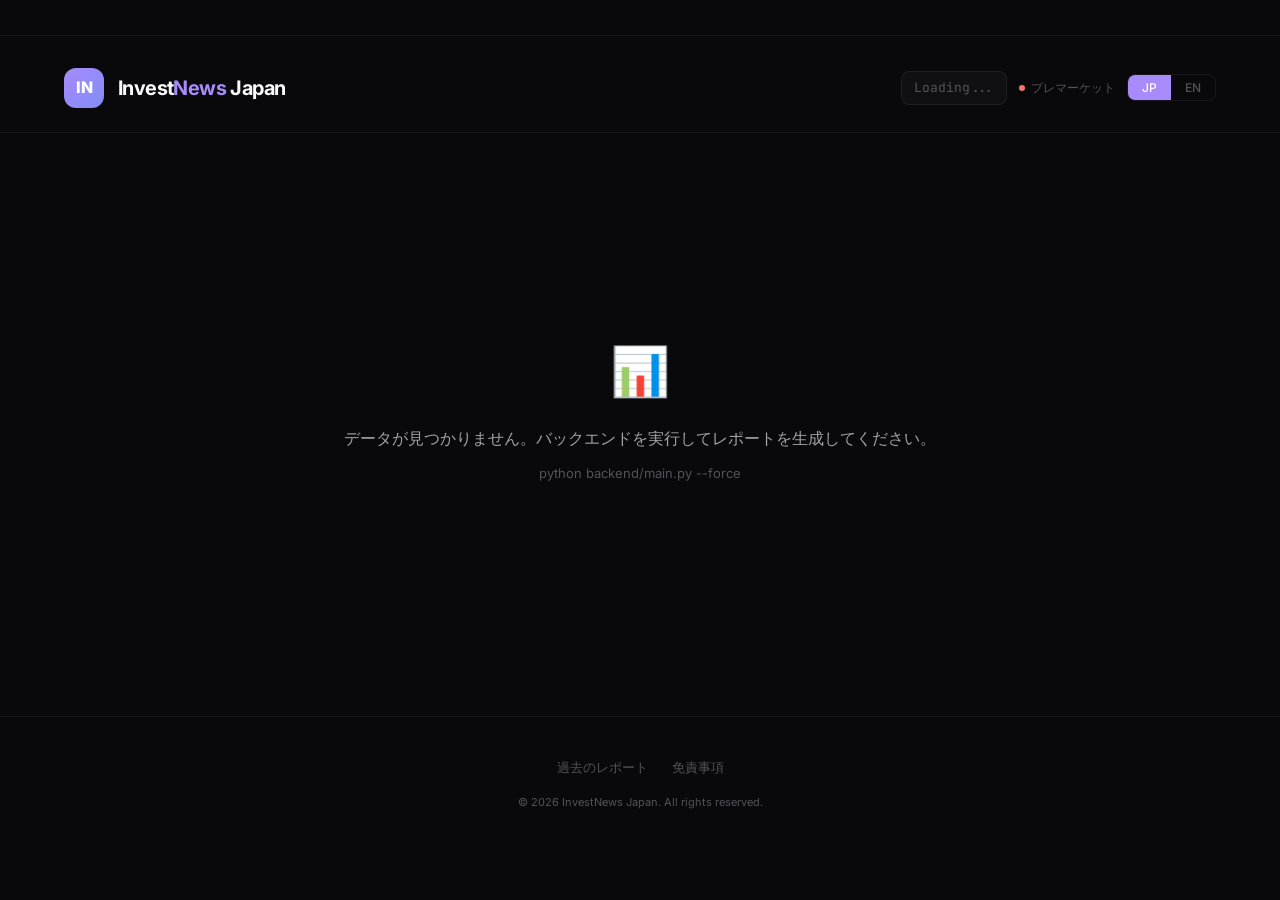
==== docs/index.html @ 6de4e784 "Full project with workflow" ====
<!DOCTYPE html>
<html lang="ja">
<head>
  <meta charset="UTF-8">
  <meta name="viewport" content="width=device-width, initial-scale=1.0">
  <meta name="description" content="InvestNews Japan - 毎朝7時更新。機関投資家レベルのテクニカル・ファンダメンタルズ分析に基づく日本株デイトレード・スイングトレード推奨銘柄情報。">
  <meta name="keywords" content="日本株,デイトレード,スイングトレード,テクニカル分析,株式投資,推奨銘柄">
  <title>InvestNews Japan | 日本株デイトレード・スイング推奨銘柄</title>
  <link rel="stylesheet" href="style.css">
  <link rel="icon" href="data:image/svg+xml,<svg xmlns='http://www.w3.org/2000/svg' viewBox='0 0 100 100'><text y='.9em' font-size='90'>📈</text></svg>">
</head>
<body>
  <!-- Ticker Bar -->
  <div class="ticker-bar" id="tickerBar">
    <div class="ticker-track" id="tickerTrack"></div>
  </div>

  <!-- Header -->
  <header class="site-header">
    <div class="header-inner">
      <div class="logo">
        <div class="logo-icon">IN</div>
        <div>
          <h1>Invest<span>News</span> Japan</h1>
        </div>
      </div>
      <div class="header-meta">
        <div class="report-date" id="reportDate">Loading...</div>
        <div class="market-status" id="marketStatus">
          <span class="status-dot closed"></span>
          <span data-i18n="status_premarket">プレマーケット</span>
        </div>
        <div class="lang-toggle">
          <button class="active" onclick="setLang('ja')">JP</button>
          <button onclick="setLang('en')">EN</button>
        </div>
      </div>
    </div>
  </header>

  <main class="main-content" id="mainContent">
    <!-- Loading State -->
    <div class="loading" id="loadingState">
      <div class="spinner"></div>
      <div class="loading-text" data-i18n="loading">データを読み込み中...</div>
    </div>

    <!-- Content (hidden until loaded) -->
    <div id="reportContent" style="display:none;">

      <!-- 1. Market Summary -->
      <section class="section" id="sectionMarket">
        <div class="section-header">
          <div class="section-icon">📊</div>
          <h2 data-i18n="section_market">マーケットサマリー</h2>
        </div>
        <div class="market-grid" id="marketGrid"></div>
      </section>

      <!-- 2. Macro Outlook -->
      <section class="section" id="sectionMacro">
        <div class="section-header">
          <div class="section-icon">🌐</div>
          <h2 data-i18n="section_macro">グローバルマクロ概況</h2>
        </div>
        <div class="macro-content" id="macroContent"></div>
      </section>

      <!-- 3. Market Forecast -->
      <section class="section" id="sectionForecast">
        <div class="section-header">
          <div class="section-icon">🔮</div>
          <h2 data-i18n="section_forecast">本日の市場見通し</h2>
        </div>
        <div class="macro-content" id="forecastContent"></div>
      </section>

      <!-- 4. Sector Heatmap -->
      <section class="section" id="sectionSector">
        <div class="section-header">
          <div class="section-icon">🏭</div>
          <h2 data-i18n="section_sector">セクター分析</h2>
        </div>
        <div class="heatmap-grid" id="sectorHeatmap"></div>
      </section>

      <!-- Ad Slot 1 -->
      <div class="ad-slot" id="adSlot1">
        <div class="ad-label">SPONSORED</div>
        <div id="adContent1"><!-- Rakuten Affiliate --></div>
      </div>

      <!-- 5. Daytrade Picks -->
      <section class="section" id="sectionDaytrade">
        <div class="section-header">
          <div class="section-icon">⚡</div>
          <h2 data-i18n="section_daytrade">デイトレード推奨銘柄</h2>
        </div>
        <div class="picks-grid" id="daytradeGrid"></div>
      </section>

      <!-- 6. Swing Picks -->
      <section class="section" id="sectionSwing">
        <div class="section-header">
          <div class="section-icon">📈</div>
          <h2 data-i18n="section_swing">スイングトレード推奨銘柄</h2>
        </div>
        <div class="picks-grid" id="swingGrid"></div>
      </section>

      <!-- 7. Methodology -->
      <section class="section" id="sectionMethod">
        <div class="section-header">
          <div class="section-icon">🔬</div>
          <h2 data-i18n="section_method">分析手法</h2>
        </div>
        <div class="method-content" id="methodContent"></div>
      </section>

      <!-- Ad Slot 2 -->
      <div class="ad-slot" id="adSlot2">
        <div class="ad-label">SPONSORED</div>
        <div id="adContent2"><!-- Rakuten Affiliate --></div>
      </div>

      <!-- 8. Disclaimer -->
      <section class="section">
        <div class="disclaimer" id="disclaimerContent"></div>
      </section>
    </div>
  </main>

  <!-- Footer -->
  <footer class="site-footer">
    <div class="footer-inner">
      <div class="footer-links">
        <a href="archive.html" data-i18n="footer_archive">過去のレポート</a>
        <a href="disclaimer.html" data-i18n="footer_disclaimer">免責事項</a>
      </div>
      <div class="footer-copy">&copy; 2026 InvestNews Japan. All rights reserved.</div>
    </div>
  </footer>

  <script src="app.js"></script>
</body>
</html>
---- docs/style.css ----
@import url('https://fonts.googleapis.com/css2?family=Inter:wght@300;400;500;600;700;800;900&family=JetBrains+Mono:wght@400;500;600;700&display=swap');

:root {
  --bg: #09090b;
  --bg-elevated: #18181b;
  --bg-card: rgba(24, 24, 27, 0.6);
  --bg-glass: rgba(255, 255, 255, 0.03);
  --bg-glass-hover: rgba(255, 255, 255, 0.06);
  --border: rgba(255, 255, 255, 0.06);
  --border-hover: rgba(255, 255, 255, 0.12);
  --text: #fafafa;
  --text-secondary: #a1a1aa;
  --text-muted: #52525b;
  --accent: #a78bfa;
  --accent-2: #818cf8;
  --green: #4ade80;
  --green-bg: rgba(74, 222, 128, 0.1);
  --red: #f87171;
  --red-bg: rgba(248, 113, 113, 0.1);
  --blue: #60a5fa;
  --amber: #fbbf24;
  --font: 'Inter', -apple-system, BlinkMacSystemFont, sans-serif;
  --mono: 'JetBrains Mono', monospace;
  --radius: 16px;
  --radius-sm: 12px;
  --radius-xs: 8px;
}

*,
*::before,
*::after {
  box-sizing: border-box;
  margin: 0;
  padding: 0;
}

html {
  scroll-behavior: smooth;
  -webkit-font-smoothing: antialiased;
}

body {
  font-family: var(--font);
  background: var(--bg);
  color: var(--text);
  line-height: 1.6;
  min-height: 100vh;
}

/* ─── TICKER ─── */
.ticker-bar {
  border-bottom: 1px solid var(--border);
  overflow: hidden;
  white-space: nowrap;
  height: 36px;
  display: flex;
  align-items: center;
  position: sticky;
  top: 0;
  z-index: 100;
  background: var(--bg);
  backdrop-filter: blur(12px);
}

.ticker-track {
  display: flex;
  gap: 28px;
  animation: scroll 50s linear infinite;
  padding: 0 16px;
}

.ticker-item {
  font-family: var(--mono);
  font-size: 12px;
  display: flex;
  gap: 6px;
  align-items: center;
  flex-shrink: 0;
  letter-spacing: -0.02em;
}

.ticker-item .label {
  color: var(--text-muted);
  font-weight: 500;
}

.ticker-item .value {
  color: var(--text-secondary);
  font-weight: 600;
}

.ticker-item .change.positive {
  color: var(--green);
}

.ticker-item .change.negative {
  color: var(--red);
}

@keyframes scroll {
  0% {
    transform: translateX(0);
  }

  100% {
    transform: translateX(-50%);
  }
}

/* ─── HEADER ─── */
.site-header {
  padding: 32px 0 24px;
  border-bottom: 1px solid var(--border);
}

.header-inner {
  max-width: 1200px;
  margin: 0 auto;
  padding: 0 24px;
  display: flex;
  justify-content: space-between;
  align-items: center;
  flex-wrap: wrap;
  gap: 16px;
}

.logo {
  display: flex;
  align-items: center;
  gap: 14px;
}

.logo-icon {
  width: 40px;
  height: 40px;
  background: linear-gradient(135deg, var(--accent), var(--accent-2));
  border-radius: 12px;
  display: flex;
  align-items: center;
  justify-content: center;
  font-size: 16px;
  font-weight: 800;
  color: #fff;
}

.logo h1 {
  font-size: 20px;
  font-weight: 700;
  letter-spacing: -0.03em;
}

.logo h1 span {
  color: var(--accent);
}

.header-meta {
  display: flex;
  align-items: center;
  gap: 12px;
  flex-wrap: wrap;
}

.report-date {
  font-family: var(--mono);
  font-size: 13px;
  color: var(--text-muted);
  background: var(--bg-glass);
  padding: 6px 12px;
  border-radius: var(--radius-xs);
  border: 1px solid var(--border);
}

.lang-toggle {
  display: flex;
  border-radius: var(--radius-xs);
  overflow: hidden;
  border: 1px solid var(--border);
}

.lang-toggle button {
  background: transparent;
  color: var(--text-muted);
  border: none;
  padding: 5px 14px;
  font-size: 12px;
  cursor: pointer;
  font-family: var(--font);
  font-weight: 500;
  transition: all 0.2s;
}

.lang-toggle button.active {
  background: var(--accent);
  color: #fff;
}

.market-status {
  display: flex;
  align-items: center;
  gap: 6px;
  font-size: 12px;
  color: var(--text-muted);
}

.status-dot {
  width: 6px;
  height: 6px;
  border-radius: 50%;
}

.status-dot.open {
  background: var(--green);
  box-shadow: 0 0 8px var(--green);
}

.status-dot.closed {
  background: var(--red);
}

/* ─── LAYOUT ─── */
.main-content {
  max-width: 1200px;
  margin: 0 auto;
  padding: 40px 24px;
}

.section {
  margin-bottom: 48px;
}

.section-header {
  display: flex;
  align-items: center;
  gap: 10px;
  margin-bottom: 20px;
}

.section-icon {
  font-size: 20px;
  line-height: 1;
}

.section-header h2 {
  font-size: 18px;
  font-weight: 700;
  letter-spacing: -0.02em;
}

/* ─── BENTO MARKET GRID ─── */
.market-grid {
  display: grid;
  grid-template-columns: repeat(4, 1fr);
  gap: 12px;
}

.market-card {
  background: var(--bg-glass);
  border: 1px solid var(--border);
  border-radius: var(--radius);
  padding: 20px;
  transition: all 0.25s ease;
  position: relative;
}

.market-card:hover {
  background: var(--bg-glass-hover);
  border-color: var(--border-hover);
}

.market-card .card-label {
  font-size: 11px;
  color: var(--text-muted);
  font-weight: 500;
  text-transform: uppercase;
  letter-spacing: 0.05em;
  margin-bottom: 10px;
}

.market-card .card-value {
  font-family: var(--mono);
  font-size: 24px;
  font-weight: 700;
  letter-spacing: -0.03em;
  color: var(--text);
}

.market-card .card-change {
  font-family: var(--mono);
  font-size: 13px;
  margin-top: 6px;
  font-weight: 500;
}

.positive-text {
  color: var(--green) !important;
}

.negative-text {
  color: var(--red) !important;
}

/* ─── MACRO CARD ─── */
.macro-content {
  background: var(--bg-glass);
  border: 1px solid var(--border);
  border-radius: var(--radius);
  padding: 28px;
}

.macro-content p {
  color: var(--text-secondary);
  font-size: 14px;
  line-height: 1.7;
}

.factor-list {
  list-style: none;
  margin-top: 20px;
}

.factor-item {
  padding: 14px 0;
  border-top: 1px solid var(--border);
  display: flex;
  gap: 12px;
  align-items: flex-start;
  font-size: 14px;
  color: var(--text-secondary);
}

.factor-badge {
  font-size: 10px;
  padding: 3px 10px;
  border-radius: 100px;
  font-weight: 600;
  letter-spacing: 0.03em;
  flex-shrink: 0;
}

.factor-badge.positive {
  background: var(--green-bg);
  color: var(--green);
}

.factor-badge.negative {
  background: var(--red-bg);
  color: var(--red);
}

.factor-badge.neutral {
  background: rgba(96, 165, 250, 0.1);
  color: var(--blue);
}

.factor-badge.mixed {
  background: rgba(251, 191, 36, 0.1);
  color: var(--amber);
}

/* ─── RISK METER ─── */
.risk-meter {
  display: flex;
  align-items: center;
  gap: 12px;
  margin: 16px 0;
}

.risk-bar {
  flex: 1;
  height: 4px;
  background: var(--bg-elevated);
  border-radius: 2px;
  overflow: hidden;
}

.risk-fill {
  height: 100%;
  border-radius: 2px;
  transition: width 1s cubic-bezier(.4, 0, .2, 1);
}

.risk-fill.low {
  width: 25%;
  background: var(--green);
}

.risk-fill.moderate {
  width: 50%;
  background: var(--amber);
}

.risk-fill.elevated {
  width: 75%;
  background: var(--amber);
}

.risk-fill.high {
  width: 100%;
  background: var(--red);
}

.risk-label {
  font-size: 12px;
  font-weight: 600;
  font-family: var(--mono);
  min-width: 80px;
  text-align: right;
}

/* ─── SECTOR HEATMAP ─── */
.heatmap-grid {
  display: grid;
  grid-template-columns: repeat(auto-fill, minmax(120px, 1fr));
  gap: 6px;
}

.heatmap-cell {
  padding: 14px 10px;
  border-radius: var(--radius-sm);
  text-align: center;
  transition: transform 0.15s ease;
  cursor: default;
}

.heatmap-cell:hover {
  transform: scale(1.04);
}

.heatmap-cell .sector-name {
  font-size: 11px;
  font-weight: 500;
  color: rgba(255, 255, 255, 0.8);
  margin-bottom: 4px;
}

.heatmap-cell .sector-change {
  font-family: var(--mono);
  font-size: 15px;
  font-weight: 700;
}

/* ─── STOCK PICKS ─── */
.picks-grid {
  display: grid;
  grid-template-columns: repeat(auto-fill, minmax(360px, 1fr));
  gap: 16px;
}

.pick-card {
  background: var(--bg-glass);
  border: 1px solid var(--border);
  border-radius: var(--radius);
  overflow: hidden;
  transition: all 0.3s ease;
}

.pick-card:hover {
  border-color: var(--accent);
  box-shadow: 0 0 40px rgba(167, 139, 250, 0.08);
}

.pick-header {
  padding: 20px 24px;
  display: flex;
  justify-content: space-between;
  align-items: center;
  border-bottom: 1px solid var(--border);
}

.pick-stock-info h3 {
  font-size: 16px;
  font-weight: 700;
  letter-spacing: -0.02em;
}

.pick-stock-info h3 .stock-code {
  color: var(--accent);
  font-family: var(--mono);
  font-weight: 600;
}

.pick-sector {
  font-size: 12px;
  color: var(--text-muted);
  margin-top: 2px;
}

.pick-score {
  background: linear-gradient(135deg, var(--accent), var(--accent-2));
  color: #fff;
  width: 44px;
  height: 44px;
  border-radius: 12px;
  display: flex;
  align-items: center;
  justify-content: center;
  font-family: var(--mono);
  font-size: 16px;
  font-weight: 800;
}

.pick-body {
  padding: 20px 24px;
}

.price-levels {
  display: grid;
  grid-template-columns: repeat(3, 1fr);
  gap: 10px;
  margin-bottom: 16px;
}

.price-level {
  text-align: center;
  padding: 12px 8px;
  border-radius: var(--radius-sm);
  background: var(--bg-elevated);
}

.price-level .level-label {
  font-size: 10px;
  color: var(--text-muted);
  text-transform: uppercase;
  letter-spacing: 0.06em;
  font-weight: 500;
}

.price-level .level-value {
  font-family: var(--mono);
  font-size: 15px;
  font-weight: 700;
  margin-top: 4px;
}

.price-level.entry .level-value {
  color: var(--blue);
}

.price-level.target .level-value {
  color: var(--green);
}

.price-level.stop .level-value {
  color: var(--red);
}

.rr-badge {
  display: inline-flex;
  align-items: center;
  gap: 4px;
  font-family: var(--mono);
  font-size: 12px;
  padding: 4px 10px;
  border-radius: 100px;
  margin-bottom: 14px;
  font-weight: 600;
}

.rr-badge.good {
  background: var(--green-bg);
  color: var(--green);
}

.rr-badge.moderate {
  background: rgba(251, 191, 36, 0.1);
  color: var(--amber);
}

.rr-badge.poor {
  background: var(--red-bg);
  color: var(--red);
}

.rationale {
  font-size: 13px;
  color: var(--text-secondary);
  line-height: 1.8;
}

.rationale strong {
  color: var(--text);
  font-weight: 600;
}

.rationale p {
  margin-bottom: 6px;
}

.fundamentals-row {
  display: flex;
  gap: 20px;
  flex-wrap: wrap;
  margin-top: 14px;
  padding-top: 14px;
  border-top: 1px solid var(--border);
}

.fund-item {
  font-family: var(--mono);
  font-size: 12px;
}

.fund-item .fund-label {
  color: var(--text-muted);
  font-size: 10px;
  text-transform: uppercase;
  letter-spacing: 0.04em;
}

.fund-item .fund-value {
  color: var(--accent);
  font-weight: 700;
}

/* ─── METHOD ─── */
.method-content {
  background: var(--bg-glass);
  border: 1px solid var(--border);
  border-radius: var(--radius);
  padding: 28px;
}

.method-list {
  display: flex;
  flex-wrap: wrap;
  gap: 6px;
  margin-top: 12px;
}

.method-tag {
  font-family: var(--mono);
  font-size: 11px;
  padding: 4px 12px;
  background: var(--bg-elevated);
  border: 1px solid var(--border);
  border-radius: 100px;
  color: var(--text-secondary);
  font-weight: 500;
}

/* ─── AD ─── */
.ad-slot {
  background: var(--bg-glass);
  border: 1px solid var(--border);
  border-radius: var(--radius);
  padding: 24px;
  text-align: center;
  margin: 40px 0;
}

.ad-slot .ad-label {
  font-size: 9px;
  color: var(--text-muted);
  text-transform: uppercase;
  letter-spacing: 0.1em;
  margin-bottom: 8px;
}

/* ─── DISCLAIMER ─── */
.disclaimer {
  background: var(--bg-glass);
  border: 1px solid rgba(248, 113, 113, 0.15);
  border-radius: var(--radius);
  padding: 24px;
  font-size: 12px;
  color: var(--text-muted);
  line-height: 1.8;
}

.disclaimer h3 {
  color: var(--red);
  font-size: 13px;
  font-weight: 600;
  margin-bottom: 8px;
}

/* ─── FOOTER ─── */
.site-footer {
  border-top: 1px solid var(--border);
  padding: 40px 24px;
  text-align: center;
  margin-top: 32px;
}

.footer-inner {
  max-width: 1200px;
  margin: 0 auto;
}

.footer-links {
  display: flex;
  justify-content: center;
  gap: 24px;
  margin-bottom: 16px;
}

.footer-links a {
  color: var(--text-muted);
  text-decoration: none;
  font-size: 13px;
  transition: color 0.2s;
}

.footer-links a:hover {
  color: var(--accent);
}

.footer-copy {
  font-size: 11px;
  color: var(--text-muted);
}

/* ─── LOADING ─── */
.loading {
  display: flex;
  flex-direction: column;
  align-items: center;
  justify-content: center;
  padding: 100px 0;
  gap: 20px;
}

.spinner {
  width: 32px;
  height: 32px;
  border: 2px solid var(--border);
  border-top-color: var(--accent);
  border-radius: 50%;
  animation: spin 0.7s linear infinite;
}

@keyframes spin {
  to {
    transform: rotate(360deg);
  }
}

.loading-text {
  color: var(--text-muted);
  font-size: 13px;
}

/* ─── RESPONSIVE ─── */
@media (max-width: 900px) {
  .market-grid {
    grid-template-columns: repeat(3, 1fr);
  }
}

@media (max-width: 768px) {
  .header-inner {
    flex-direction: column;
    align-items: flex-start;
  }

  .market-grid {
    grid-template-columns: repeat(2, 1fr);
  }

  .picks-grid {
    grid-template-columns: 1fr;
  }

  .main-content {
    padding: 24px 16px;
  }

  .section {
    margin-bottom: 32px;
  }
}

@media (max-width: 480px) {
  .market-card .card-value {
    font-size: 18px;
  }

  .heatmap-grid {
    grid-template-columns: repeat(3, 1fr);
  }
}
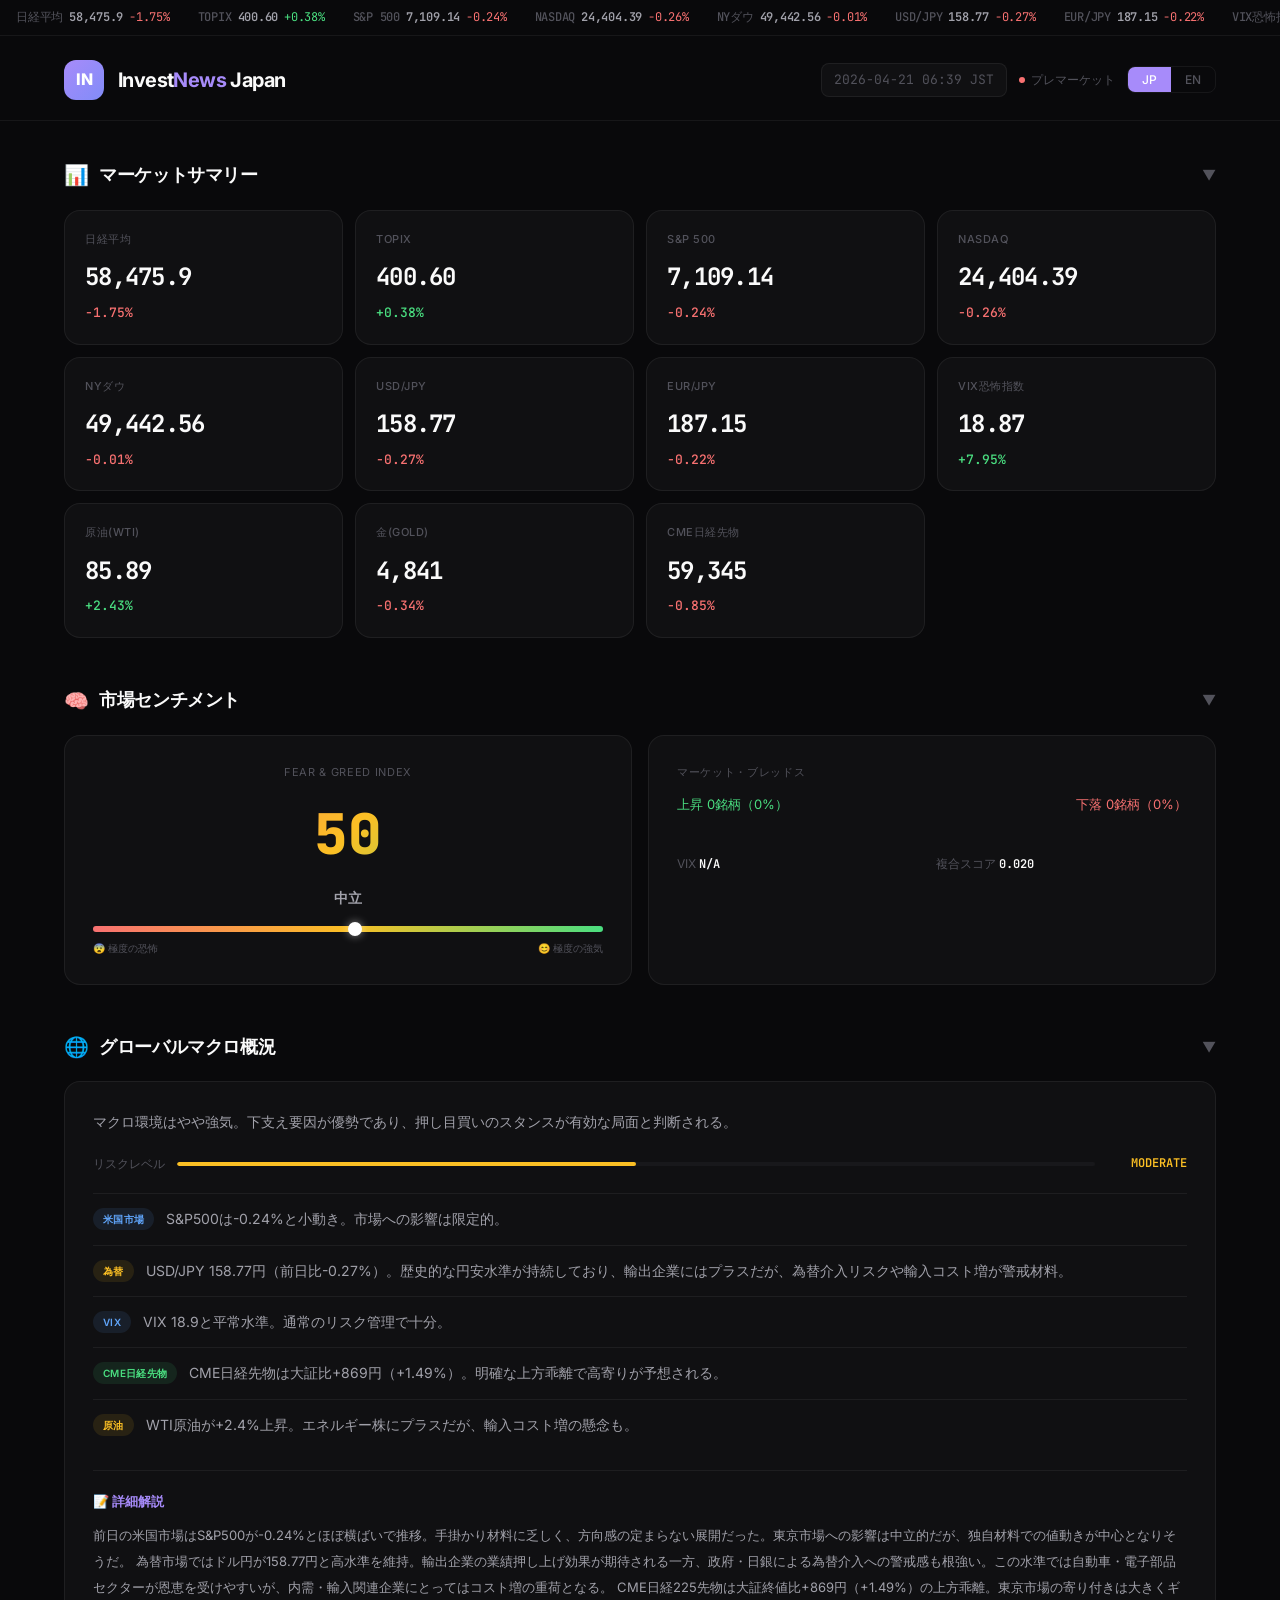
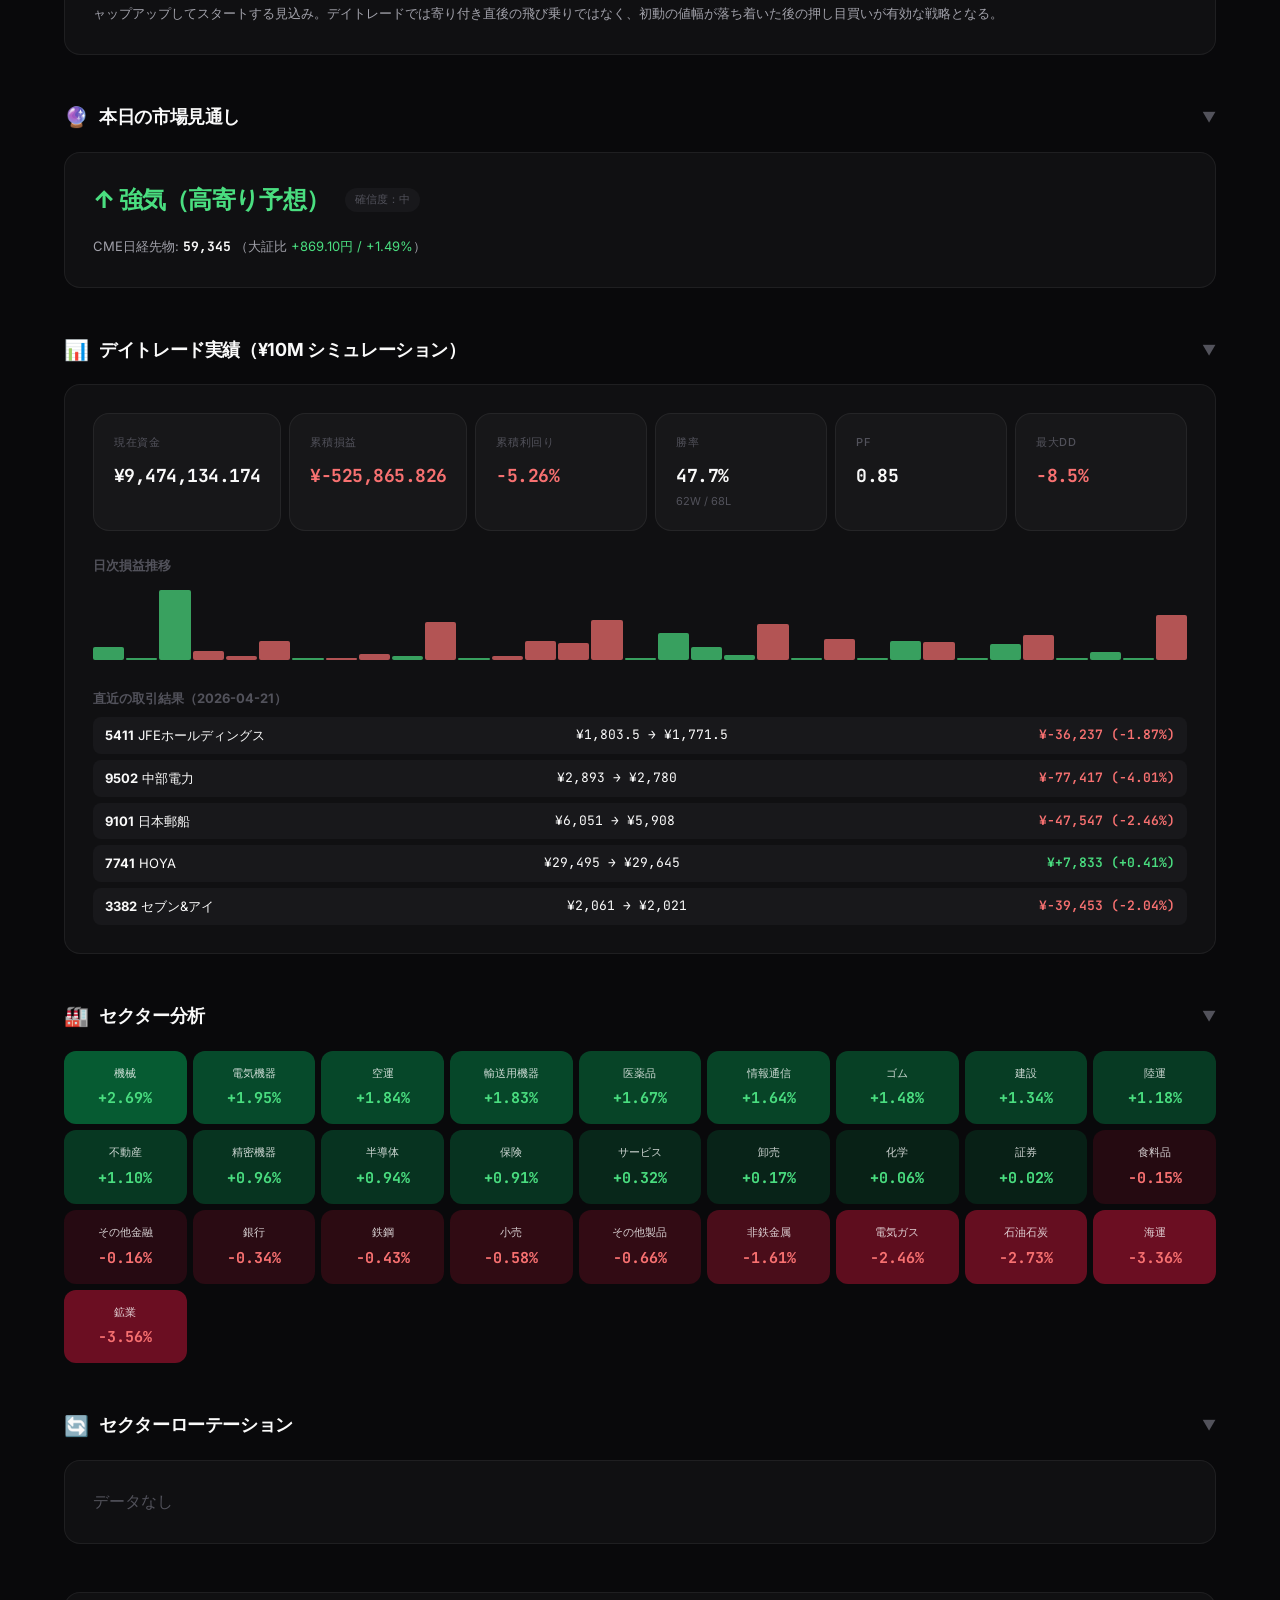
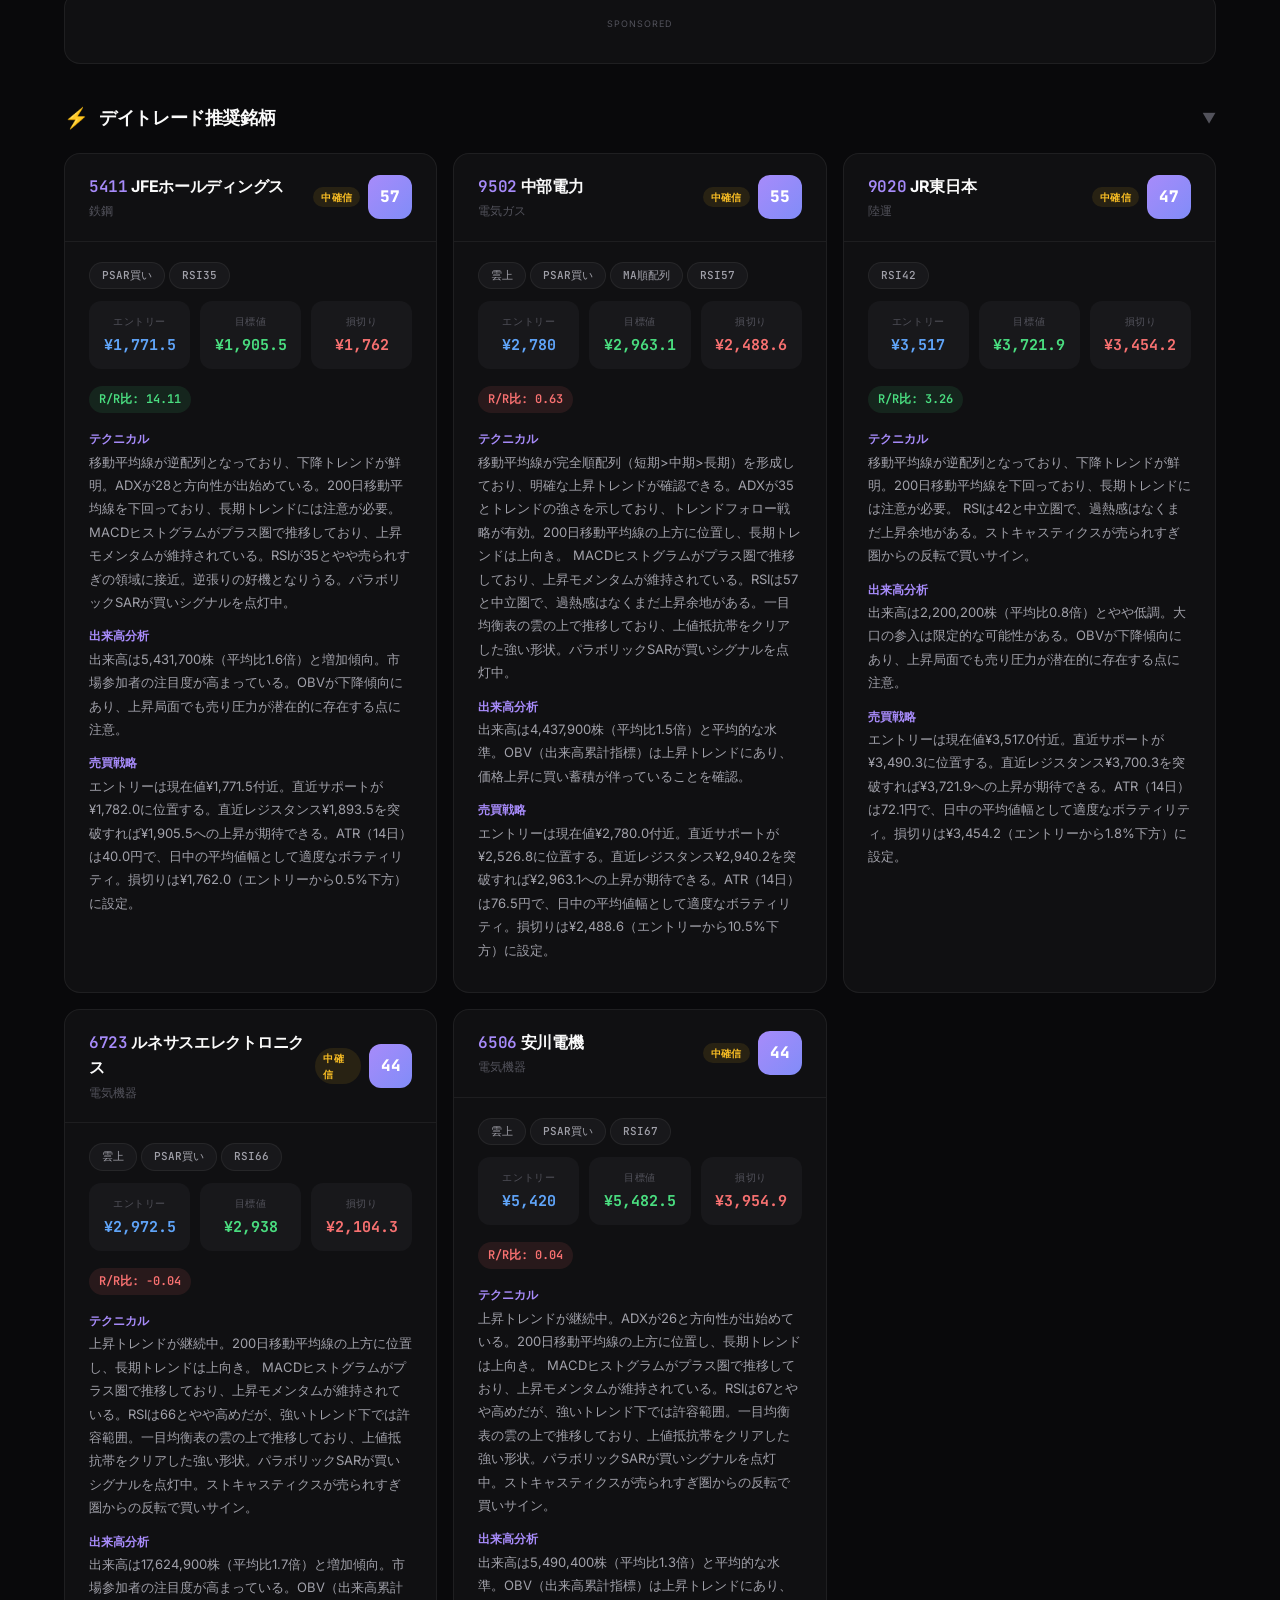
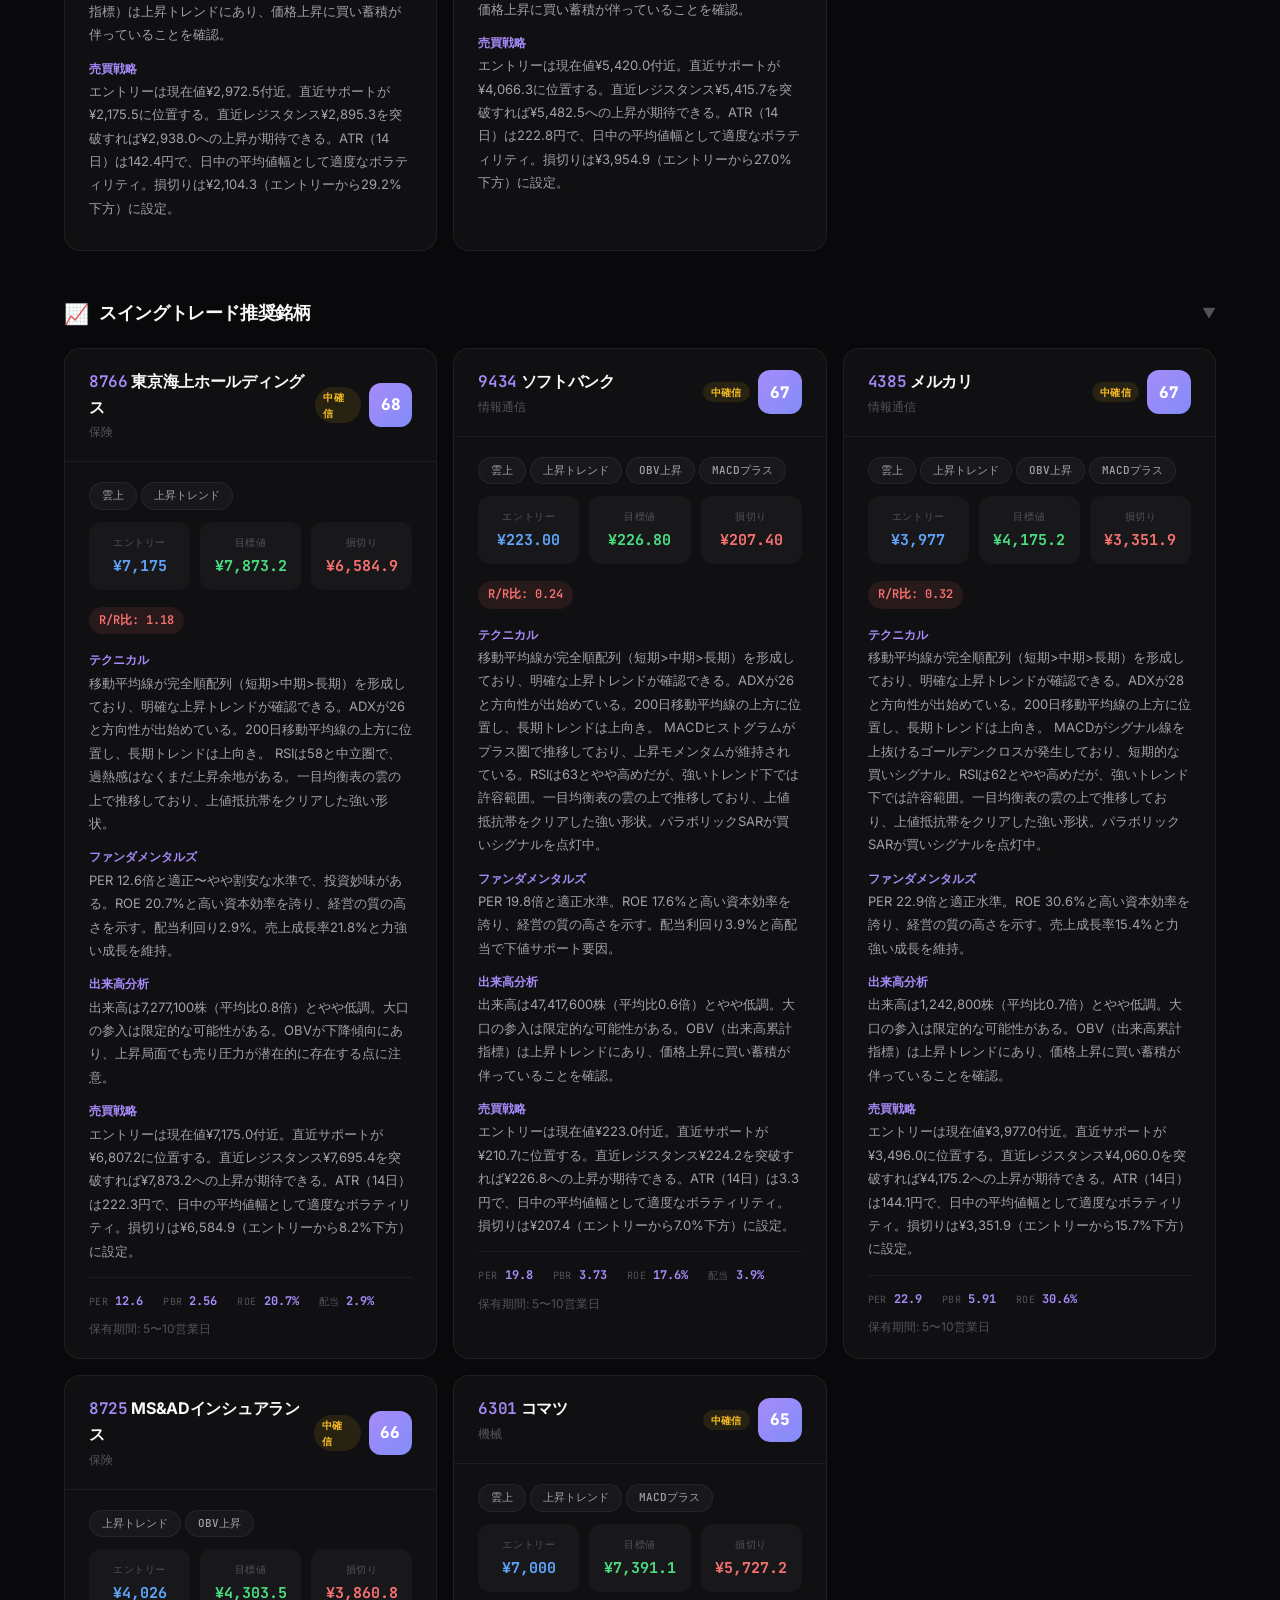
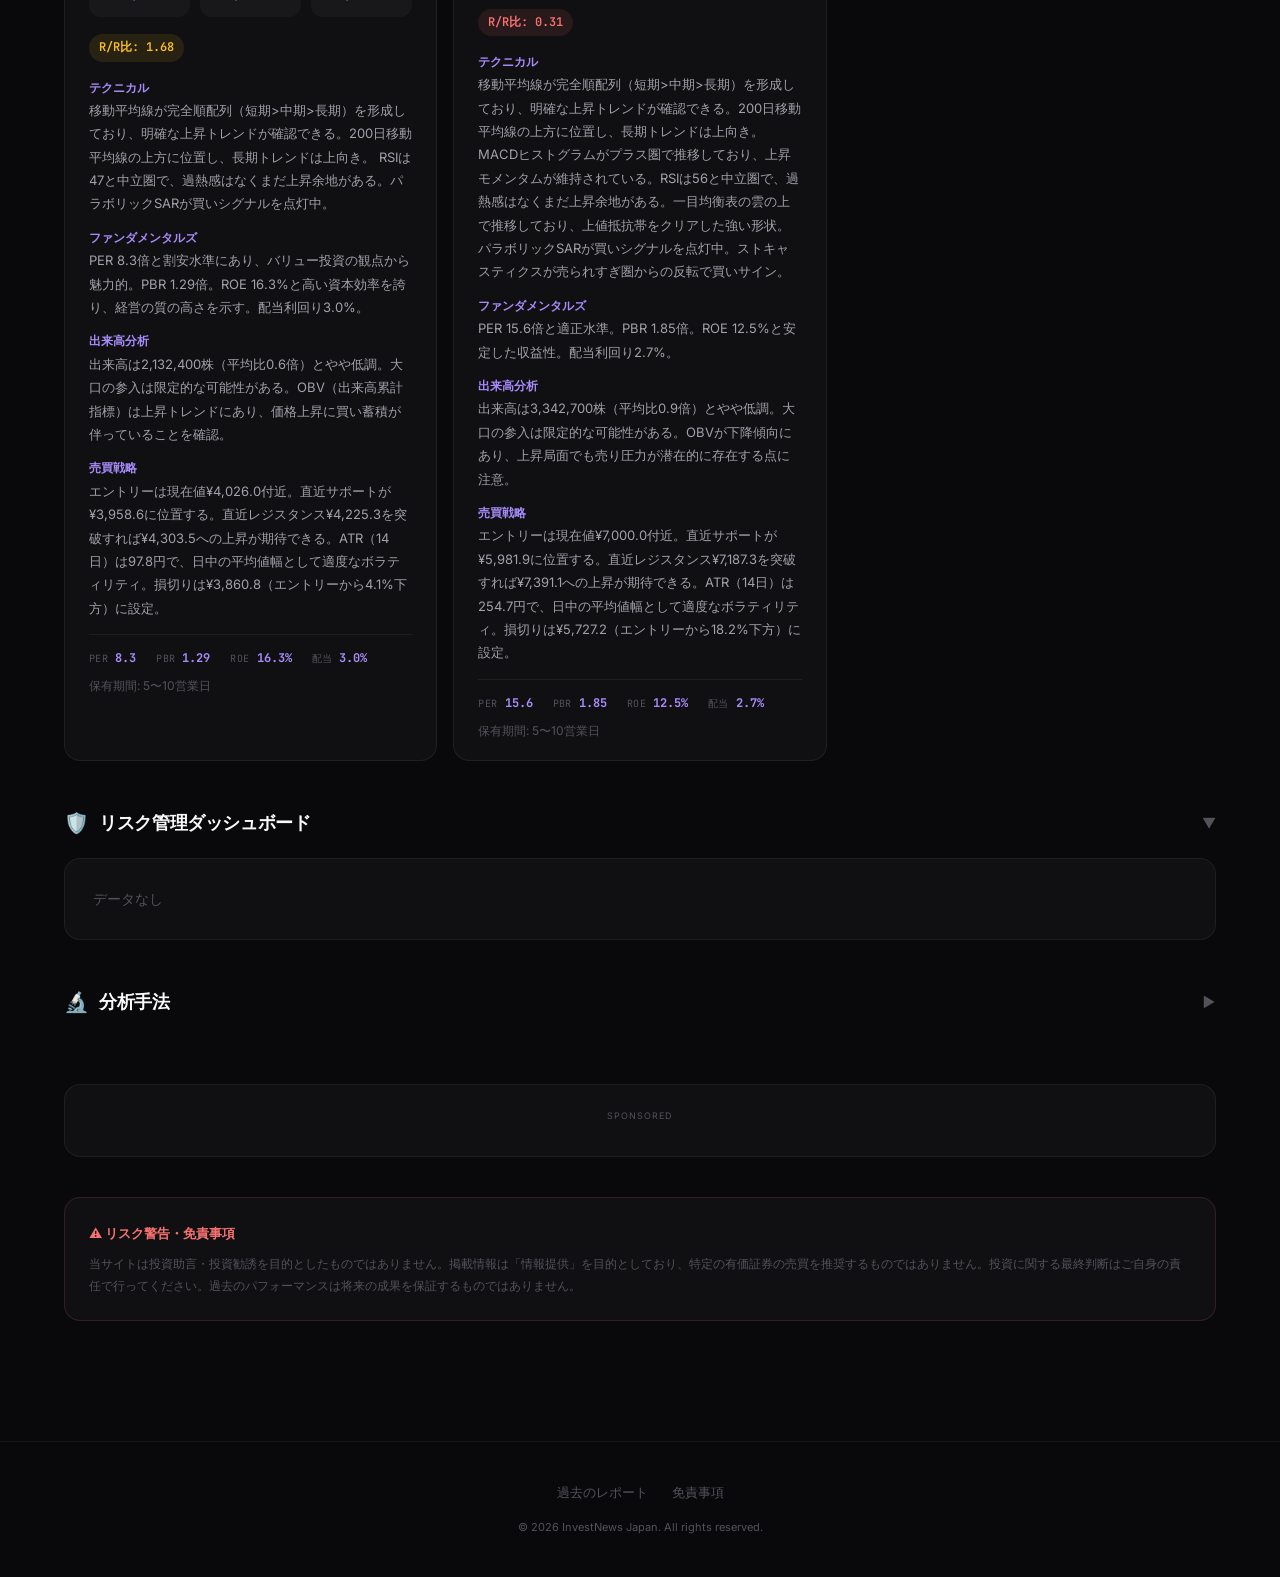
==== commit 2281b36a: "🚀 大改修: スマホ完全対応 + プロ級分析エンジン構築 [Backend] - 10+新テクニカル指標 (BB, VWAP, Fib, Keltner, MFI, キャンドルパターン, ダイバージェ" ====
--- a/docs/index.html
+++ b/docs/index.html
@@ -1,19 +1,41 @@
 <!DOCTYPE html>
 <html lang="ja">
+
 <head>
   <meta charset="UTF-8">
-  <meta name="viewport" content="width=device-width, initial-scale=1.0">
+  <meta name="viewport" content="width=device-width, initial-scale=1.0, viewport-fit=cover">
   <meta name="description" content="InvestNews Japan - 毎朝7時更新。機関投資家レベルのテクニカル・ファンダメンタルズ分析に基づく日本株デイトレード・スイングトレード推奨銘柄情報。">
   <meta name="keywords" content="日本株,デイトレード,スイングトレード,テクニカル分析,株式投資,推奨銘柄">
   <title>InvestNews Japan | 日本株デイトレード・スイング推奨銘柄</title>
   <link rel="stylesheet" href="style.css">
-  <link rel="icon" href="data:image/svg+xml,<svg xmlns='http://www.w3.org/2000/svg' viewBox='0 0 100 100'><text y='.9em' font-size='90'>📈</text></svg>">
+  <link rel="icon"
+    href="data:image/svg+xml,<svg xmlns='http://www.w3.org/2000/svg' viewBox='0 0 100 100'><text y='.9em' font-size='90'>📈</text></svg>">
+  <meta name="google-site-verification" content="usiyev1Tl8IkzSyeCunyQ0U3LcxUT0opfdeojCezvpk" />
+  <meta name="theme-color" content="#09090b">
+  <meta name="apple-mobile-web-app-capable" content="yes">
+  <meta name="apple-mobile-web-app-status-bar-style" content="black-translucent">
 </head>
+
 <body>
   <!-- Ticker Bar -->
   <div class="ticker-bar" id="tickerBar">
     <div class="ticker-track" id="tickerTrack"></div>
   </div>
+
+  <!-- Mobile Navigation Overlay -->
+  <nav class="mobile-nav" id="mobileNav">
+    <button class="nav-close" onclick="closeMobileNav()">✕</button>
+    <a href="#sectionMarket" onclick="closeMobileNav()">📊 マーケット</a>
+    <a href="#sectionSentiment" onclick="closeMobileNav()">🧠 センチメント</a>
+    <a href="#sectionMacro" onclick="closeMobileNav()">🌐 マクロ</a>
+    <a href="#sectionForecast" onclick="closeMobileNav()">🔮 市場見通し</a>
+    <a href="#sectionSector" onclick="closeMobileNav()">🏭 セクター</a>
+    <a href="#sectionRotation" onclick="closeMobileNav()">🔄 ローテーション</a>
+    <a href="#sectionDaytrade" onclick="closeMobileNav()">⚡ デイトレード</a>
+    <a href="#sectionSwing" onclick="closeMobileNav()">📈 スイング</a>
+    <a href="#sectionRisk" onclick="closeMobileNav()">🛡️ リスク管理</a>
+    <a href="#sectionPerformance" onclick="closeMobileNav()">📊 実績</a>
+  </nav>
 
   <!-- Header -->
   <header class="site-header">
@@ -34,6 +56,7 @@
           <button class="active" onclick="setLang('ja')">JP</button>
           <button onclick="setLang('en')">EN</button>
         </div>
+        <button class="menu-btn" onclick="openMobileNav()" aria-label="メニュー">☰</button>
       </div>
     </div>
   </header>
@@ -50,85 +73,175 @@
 
       <!-- 1. Market Summary -->
       <section class="section" id="sectionMarket">
-        <div class="section-header">
+        <div class="section-header" onclick="toggleSection('sectionMarket')">
           <div class="section-icon">📊</div>
           <h2 data-i18n="section_market">マーケットサマリー</h2>
-        </div>
-        <div class="market-grid" id="marketGrid"></div>
-      </section>
-
-      <!-- 2. Macro Outlook -->
+          <span class="section-toggle">▼</span>
+        </div>
+        <div class="section-body" id="sectionMarketBody">
+          <div class="market-grid" id="marketGrid"></div>
+        </div>
+      </section>
+
+      <!-- 2. Sentiment Dashboard (NEW) -->
+      <section class="section" id="sectionSentiment">
+        <div class="section-header" onclick="toggleSection('sectionSentiment')">
+          <div class="section-icon">🧠</div>
+          <h2 data-i18n="section_sentiment">市場センチメント</h2>
+          <span class="section-toggle">▼</span>
+        </div>
+        <div class="section-body" id="sectionSentimentBody">
+          <div class="sentiment-grid" id="sentimentGrid"></div>
+        </div>
+      </section>
+
+      <!-- 3. Macro Outlook -->
       <section class="section" id="sectionMacro">
-        <div class="section-header">
+        <div class="section-header" onclick="toggleSection('sectionMacro')">
           <div class="section-icon">🌐</div>
           <h2 data-i18n="section_macro">グローバルマクロ概況</h2>
-        </div>
-        <div class="macro-content" id="macroContent"></div>
-      </section>
-
-      <!-- 3. Market Forecast -->
+          <span class="section-toggle">▼</span>
+        </div>
+        <div class="section-body" id="sectionMacroBody">
+          <div class="macro-content" id="macroContent"></div>
+        </div>
+      </section>
+
+      <!-- 4. Market Forecast -->
       <section class="section" id="sectionForecast">
-        <div class="section-header">
+        <div class="section-header" onclick="toggleSection('sectionForecast')">
           <div class="section-icon">🔮</div>
           <h2 data-i18n="section_forecast">本日の市場見通し</h2>
-        </div>
-        <div class="macro-content" id="forecastContent"></div>
-      </section>
-
-      <!-- 4. Sector Heatmap -->
+          <span class="section-toggle">▼</span>
+        </div>
+        <div class="section-body" id="sectionForecastBody">
+          <div class="macro-content" id="forecastContent"></div>
+        </div>
+      </section>
+
+      <!-- 5. Performance Tracking -->
+      <section class="section" id="sectionPerformance" style="display:none;">
+        <div class="section-header" onclick="toggleSection('sectionPerformance')">
+          <div class="section-icon">📊</div>
+          <h2 data-i18n="section_performance">デイトレード実績（¥10M シミュレーション）</h2>
+          <span class="section-toggle">▼</span>
+        </div>
+        <div class="section-body" id="sectionPerformanceBody">
+          <div class="macro-content" id="performanceContent"></div>
+        </div>
+      </section>
+
+      <!-- 6. Sector Heatmap -->
       <section class="section" id="sectionSector">
-        <div class="section-header">
+        <div class="section-header" onclick="toggleSection('sectionSector')">
           <div class="section-icon">🏭</div>
           <h2 data-i18n="section_sector">セクター分析</h2>
-        </div>
-        <div class="heatmap-grid" id="sectorHeatmap"></div>
+          <span class="section-toggle">▼</span>
+        </div>
+        <div class="section-body" id="sectionSectorBody">
+          <div class="heatmap-grid" id="sectorHeatmap"></div>
+        </div>
+      </section>
+
+      <!-- 7. Sector Rotation (NEW) -->
+      <section class="section" id="sectionRotation">
+        <div class="section-header" onclick="toggleSection('sectionRotation')">
+          <div class="section-icon">🔄</div>
+          <h2 data-i18n="section_rotation">セクターローテーション</h2>
+          <span class="section-toggle">▼</span>
+        </div>
+        <div class="section-body" id="sectionRotationBody">
+          <div class="rotation-content" id="rotationContent"></div>
+        </div>
       </section>
 
       <!-- Ad Slot 1 -->
       <div class="ad-slot" id="adSlot1">
         <div class="ad-label">SPONSORED</div>
-        <div id="adContent1"><!-- Rakuten Affiliate --></div>
-      </div>
-
-      <!-- 5. Daytrade Picks -->
+        <div id="adContent1">
+          <script
+            type="text/javascript">rakuten_design = "slide"; rakuten_affiliateId = "51890dab.b82f6cbc.51890dac.6a102d06"; rakuten_items = "ctsmatch"; rakuten_genreId = "0"; rakuten_size = "468x160"; rakuten_target = "_blank"; rakuten_theme = "gray"; rakuten_border = "off"; rakuten_auto_mode = "on"; rakuten_genre_title = "off"; rakuten_recommend = "on"; rakuten_ts = "1772883543616";</script>
+          <script type="text/javascript"
+            src="https://xml.affiliate.rakuten.co.jp/widget/js/rakuten_widget.js?20230106"></script>
+        </div>
+      </div>
+
+      <!-- 8. Daytrade Picks -->
       <section class="section" id="sectionDaytrade">
-        <div class="section-header">
+        <div class="section-header" onclick="toggleSection('sectionDaytrade')">
           <div class="section-icon">⚡</div>
           <h2 data-i18n="section_daytrade">デイトレード推奨銘柄</h2>
-        </div>
-        <div class="picks-grid" id="daytradeGrid"></div>
-      </section>
-
-      <!-- 6. Swing Picks -->
+          <span class="section-toggle">▼</span>
+        </div>
+        <div class="section-body" id="sectionDaytradeBody">
+          <div class="picks-grid" id="daytradeGrid"></div>
+        </div>
+      </section>
+
+      <!-- 9. Swing Picks -->
       <section class="section" id="sectionSwing">
-        <div class="section-header">
+        <div class="section-header" onclick="toggleSection('sectionSwing')">
           <div class="section-icon">📈</div>
           <h2 data-i18n="section_swing">スイングトレード推奨銘柄</h2>
-        </div>
-        <div class="picks-grid" id="swingGrid"></div>
-      </section>
-
-      <!-- 7. Methodology -->
+          <span class="section-toggle">▼</span>
+        </div>
+        <div class="section-body" id="sectionSwingBody">
+          <div class="picks-grid" id="swingGrid"></div>
+        </div>
+      </section>
+
+      <!-- 10. Risk Dashboard (NEW) -->
+      <section class="section" id="sectionRisk">
+        <div class="section-header" onclick="toggleSection('sectionRisk')">
+          <div class="section-icon">🛡️</div>
+          <h2 data-i18n="section_risk">リスク管理ダッシュボード</h2>
+          <span class="section-toggle">▼</span>
+        </div>
+        <div class="section-body" id="sectionRiskBody">
+          <div class="macro-content" id="riskContent"></div>
+        </div>
+      </section>
+
+      <!-- 11. Methodology -->
       <section class="section" id="sectionMethod">
-        <div class="section-header">
+        <div class="section-header" onclick="toggleSection('sectionMethod')">
           <div class="section-icon">🔬</div>
           <h2 data-i18n="section_method">分析手法</h2>
-        </div>
-        <div class="method-content" id="methodContent"></div>
+          <span class="section-toggle collapsed">▼</span>
+        </div>
+        <div class="section-body collapsed" id="sectionMethodBody">
+          <div class="method-content" id="methodContent"></div>
+        </div>
       </section>
 
       <!-- Ad Slot 2 -->
       <div class="ad-slot" id="adSlot2">
         <div class="ad-label">SPONSORED</div>
-        <div id="adContent2"><!-- Rakuten Affiliate --></div>
-      </div>
-
-      <!-- 8. Disclaimer -->
+        <div id="adContent2">
+          <script
+            type="text/javascript">rakuten_design = "slide"; rakuten_affiliateId = "51890dab.b82f6cbc.51890dac.6a102d06"; rakuten_items = "ctsmatch"; rakuten_genreId = "0"; rakuten_size = "468x160"; rakuten_target = "_blank"; rakuten_theme = "gray"; rakuten_border = "off"; rakuten_auto_mode = "on"; rakuten_genre_title = "off"; rakuten_recommend = "on"; rakuten_ts = "1772883543616";</script>
+          <script type="text/javascript"
+            src="https://xml.affiliate.rakuten.co.jp/widget/js/rakuten_widget.js?20230106"></script>
+        </div>
+      </div>
+
+      <!-- 12. Disclaimer -->
       <section class="section">
         <div class="disclaimer" id="disclaimerContent"></div>
       </section>
     </div>
   </main>
+
+  <!-- Bottom Navigation (Mobile) -->
+  <nav class="bottom-nav" id="bottomNav">
+    <div class="bottom-nav-inner">
+      <a href="#sectionMarket" class="active"><span class="nav-icon">📊</span>マーケット</a>
+      <a href="#sectionDaytrade"><span class="nav-icon">⚡</span>デイトレ</a>
+      <a href="#sectionSwing"><span class="nav-icon">📈</span>スイング</a>
+      <a href="#sectionSentiment"><span class="nav-icon">🧠</span>心理</a>
+      <a href="#sectionRisk"><span class="nav-icon">🛡️</span>リスク</a>
+    </div>
+  </nav>
 
   <!-- Footer -->
   <footer class="site-footer">
@@ -143,4 +256,5 @@
 
   <script src="app.js"></script>
 </body>
-</html>
+
+</html>
--- a/docs/style.css
+++ b/docs/style.css
@@ -45,6 +45,8 @@
   color: var(--text);
   line-height: 1.6;
   min-height: 100vh;
+  -webkit-tap-highlight-color: transparent;
+  padding-bottom: env(safe-area-inset-bottom, 0);
 }
 
 /* ─── TICKER ─── */
@@ -79,38 +81,25 @@
   letter-spacing: -0.02em;
 }
 
-.ticker-item .label {
-  color: var(--text-muted);
-  font-weight: 500;
-}
-
-.ticker-item .value {
-  color: var(--text-secondary);
-  font-weight: 600;
-}
-
-.ticker-item .change.positive {
-  color: var(--green);
-}
-
-.ticker-item .change.negative {
-  color: var(--red);
-}
+.ticker-item .label { color: var(--text-muted); font-weight: 500; }
+.ticker-item .value { color: var(--text-secondary); font-weight: 600; }
+.ticker-item .change.positive { color: var(--green); }
+.ticker-item .change.negative { color: var(--red); }
 
 @keyframes scroll {
-  0% {
-    transform: translateX(0);
-  }
-
-  100% {
-    transform: translateX(-50%);
-  }
+  0% { transform: translateX(0); }
+  100% { transform: translateX(-50%); }
 }
 
 /* ─── HEADER ─── */
 .site-header {
-  padding: 32px 0 24px;
+  padding: 24px 0 20px;
   border-bottom: 1px solid var(--border);
+  position: sticky;
+  top: 36px;
+  z-index: 90;
+  background: var(--bg);
+  backdrop-filter: blur(12px);
 }
 
 .header-inner {
@@ -121,661 +110,480 @@
   justify-content: space-between;
   align-items: center;
   flex-wrap: wrap;
-  gap: 16px;
-}
-
-.logo {
-  display: flex;
-  align-items: center;
-  gap: 14px;
-}
-
+  gap: 12px;
+}
+
+.logo { display: flex; align-items: center; gap: 14px; }
 .logo-icon {
-  width: 40px;
-  height: 40px;
+  width: 40px; height: 40px;
   background: linear-gradient(135deg, var(--accent), var(--accent-2));
-  border-radius: 12px;
-  display: flex;
-  align-items: center;
-  justify-content: center;
-  font-size: 16px;
-  font-weight: 800;
-  color: #fff;
-}
-
-.logo h1 {
-  font-size: 20px;
-  font-weight: 700;
-  letter-spacing: -0.03em;
-}
-
-.logo h1 span {
-  color: var(--accent);
-}
-
-.header-meta {
-  display: flex;
-  align-items: center;
-  gap: 12px;
-  flex-wrap: wrap;
-}
-
+  border-radius: 12px; display: flex; align-items: center; justify-content: center;
+  font-size: 16px; font-weight: 800; color: #fff;
+}
+.logo h1 { font-size: 20px; font-weight: 700; letter-spacing: -0.03em; }
+.logo h1 span { color: var(--accent); }
+
+.header-meta { display: flex; align-items: center; gap: 12px; flex-wrap: wrap; }
 .report-date {
-  font-family: var(--mono);
-  font-size: 13px;
-  color: var(--text-muted);
-  background: var(--bg-glass);
-  padding: 6px 12px;
-  border-radius: var(--radius-xs);
+  font-family: var(--mono); font-size: 13px; color: var(--text-muted);
+  background: var(--bg-glass); padding: 6px 12px; border-radius: var(--radius-xs);
   border: 1px solid var(--border);
 }
-
-.lang-toggle {
-  display: flex;
-  border-radius: var(--radius-xs);
-  overflow: hidden;
-  border: 1px solid var(--border);
-}
-
+.lang-toggle { display: flex; border-radius: var(--radius-xs); overflow: hidden; border: 1px solid var(--border); }
 .lang-toggle button {
-  background: transparent;
-  color: var(--text-muted);
-  border: none;
-  padding: 5px 14px;
-  font-size: 12px;
-  cursor: pointer;
-  font-family: var(--font);
-  font-weight: 500;
-  transition: all 0.2s;
-}
-
-.lang-toggle button.active {
-  background: var(--accent);
-  color: #fff;
-}
-
-.market-status {
-  display: flex;
-  align-items: center;
-  gap: 6px;
-  font-size: 12px;
-  color: var(--text-muted);
-}
-
-.status-dot {
-  width: 6px;
-  height: 6px;
-  border-radius: 50%;
-}
-
-.status-dot.open {
-  background: var(--green);
-  box-shadow: 0 0 8px var(--green);
-}
-
-.status-dot.closed {
-  background: var(--red);
+  background: transparent; color: var(--text-muted); border: none;
+  padding: 5px 14px; font-size: 12px; cursor: pointer; font-family: var(--font);
+  font-weight: 500; transition: all 0.2s;
+}
+.lang-toggle button.active { background: var(--accent); color: #fff; }
+.market-status { display: flex; align-items: center; gap: 6px; font-size: 12px; color: var(--text-muted); }
+.status-dot { width: 6px; height: 6px; border-radius: 50%; }
+.status-dot.open { background: var(--green); box-shadow: 0 0 8px var(--green); }
+.status-dot.closed { background: var(--red); }
+
+/* ─── HAMBURGER MENU ─── */
+.menu-btn {
+  display: none; background: none; border: 1px solid var(--border);
+  border-radius: var(--radius-xs); padding: 8px 10px; cursor: pointer;
+  color: var(--text); font-size: 18px; line-height: 1;
+}
+.mobile-nav {
+  display: none; position: fixed; top: 0; left: 0; width: 100%; height: 100%;
+  background: rgba(0,0,0,0.85); backdrop-filter: blur(20px); z-index: 200;
+  flex-direction: column; align-items: center; justify-content: center; gap: 8px;
+}
+.mobile-nav.open { display: flex; }
+.mobile-nav a {
+  color: var(--text); text-decoration: none; font-size: 18px; padding: 14px 32px;
+  border-radius: var(--radius-xs); transition: background 0.2s; width: 280px; text-align: center;
+}
+.mobile-nav a:hover { background: var(--bg-glass-hover); }
+.mobile-nav .nav-close {
+  position: absolute; top: 20px; right: 20px; background: none; border: none;
+  color: var(--text); font-size: 28px; cursor: pointer; padding: 8px;
 }
 
 /* ─── LAYOUT ─── */
-.main-content {
-  max-width: 1200px;
-  margin: 0 auto;
-  padding: 40px 24px;
-}
-
-.section {
-  margin-bottom: 48px;
-}
-
+.main-content { max-width: 1200px; margin: 0 auto; padding: 40px 24px; }
+.section { margin-bottom: 48px; }
 .section-header {
-  display: flex;
-  align-items: center;
-  gap: 10px;
-  margin-bottom: 20px;
-}
-
-.section-icon {
-  font-size: 20px;
-  line-height: 1;
-}
-
-.section-header h2 {
-  font-size: 18px;
-  font-weight: 700;
-  letter-spacing: -0.02em;
-}
+  display: flex; align-items: center; gap: 10px; margin-bottom: 20px; cursor: pointer;
+  user-select: none; -webkit-user-select: none;
+}
+.section-icon { font-size: 20px; line-height: 1; }
+.section-header h2 { font-size: 18px; font-weight: 700; letter-spacing: -0.02em; flex: 1; }
+.section-toggle {
+  font-size: 14px; color: var(--text-muted); transition: transform 0.3s;
+  margin-left: auto;
+}
+.section-toggle.collapsed { transform: rotate(-90deg); }
+.section-body { overflow: hidden; transition: max-height 0.4s ease, opacity 0.3s ease; }
+.section-body.collapsed { max-height: 0 !important; opacity: 0; padding: 0; }
 
 /* ─── BENTO MARKET GRID ─── */
-.market-grid {
-  display: grid;
-  grid-template-columns: repeat(4, 1fr);
-  gap: 12px;
-}
-
+.market-grid { display: grid; grid-template-columns: repeat(4, 1fr); gap: 12px; }
 .market-card {
-  background: var(--bg-glass);
-  border: 1px solid var(--border);
-  border-radius: var(--radius);
-  padding: 20px;
-  transition: all 0.25s ease;
+  background: var(--bg-glass); border: 1px solid var(--border);
+  border-radius: var(--radius); padding: 20px; transition: all 0.25s ease; position: relative;
+}
+.market-card:hover { background: var(--bg-glass-hover); border-color: var(--border-hover); }
+.market-card .card-label {
+  font-size: 11px; color: var(--text-muted); font-weight: 500;
+  text-transform: uppercase; letter-spacing: 0.05em; margin-bottom: 10px;
+}
+.market-card .card-value {
+  font-family: var(--mono); font-size: 24px; font-weight: 700;
+  letter-spacing: -0.03em; color: var(--text);
+}
+.market-card .card-change { font-family: var(--mono); font-size: 13px; margin-top: 6px; font-weight: 500; }
+.positive-text { color: var(--green) !important; }
+.negative-text { color: var(--red) !important; }
+
+/* ─── SENTIMENT DASHBOARD ─── */
+.sentiment-grid { display: grid; grid-template-columns: 1fr 1fr; gap: 16px; }
+.fear-greed-gauge {
+  background: var(--bg-glass); border: 1px solid var(--border); border-radius: var(--radius);
+  padding: 28px; text-align: center;
+}
+.fg-score {
+  font-family: var(--mono); font-size: 56px; font-weight: 800;
+  background: linear-gradient(135deg, var(--red), var(--amber), var(--green));
+  -webkit-background-clip: text; -webkit-text-fill-color: transparent;
+  background-clip: text;
+}
+.fg-label { font-size: 14px; color: var(--text-secondary); margin-top: 8px; font-weight: 600; }
+.fg-bar {
+  height: 6px; border-radius: 3px; margin-top: 16px;
+  background: linear-gradient(90deg, var(--red), var(--amber), var(--green));
   position: relative;
 }
-
-.market-card:hover {
-  background: var(--bg-glass-hover);
-  border-color: var(--border-hover);
-}
-
-.market-card .card-label {
-  font-size: 11px;
-  color: var(--text-muted);
-  font-weight: 500;
-  text-transform: uppercase;
-  letter-spacing: 0.05em;
-  margin-bottom: 10px;
-}
-
-.market-card .card-value {
-  font-family: var(--mono);
-  font-size: 24px;
-  font-weight: 700;
-  letter-spacing: -0.03em;
-  color: var(--text);
-}
-
-.market-card .card-change {
-  font-family: var(--mono);
-  font-size: 13px;
-  margin-top: 6px;
-  font-weight: 500;
-}
-
-.positive-text {
-  color: var(--green) !important;
-}
-
-.negative-text {
-  color: var(--red) !important;
-}
+.fg-indicator {
+  width: 14px; height: 14px; border-radius: 50%; background: #fff;
+  position: absolute; top: -4px; transition: left 0.8s cubic-bezier(.4,0,.2,1);
+  box-shadow: 0 0 8px rgba(255,255,255,0.5);
+}
+.breadth-card {
+  background: var(--bg-glass); border: 1px solid var(--border); border-radius: var(--radius);
+  padding: 28px;
+}
+.breadth-bar-container { display: flex; height: 8px; border-radius: 4px; overflow: hidden; margin: 16px 0; }
+.breadth-advance { background: var(--green); }
+.breadth-decline { background: var(--red); }
 
 /* ─── MACRO CARD ─── */
 .macro-content {
-  background: var(--bg-glass);
-  border: 1px solid var(--border);
-  border-radius: var(--radius);
-  padding: 28px;
-}
-
-.macro-content p {
-  color: var(--text-secondary);
-  font-size: 14px;
-  line-height: 1.7;
-}
-
-.factor-list {
-  list-style: none;
-  margin-top: 20px;
-}
-
+  background: var(--bg-glass); border: 1px solid var(--border);
+  border-radius: var(--radius); padding: 28px;
+}
+.macro-content p { color: var(--text-secondary); font-size: 14px; line-height: 1.7; }
+.factor-list { list-style: none; margin-top: 20px; }
 .factor-item {
-  padding: 14px 0;
-  border-top: 1px solid var(--border);
-  display: flex;
-  gap: 12px;
-  align-items: flex-start;
-  font-size: 14px;
-  color: var(--text-secondary);
-}
-
+  padding: 14px 0; border-top: 1px solid var(--border);
+  display: flex; gap: 12px; align-items: flex-start; font-size: 14px; color: var(--text-secondary);
+}
 .factor-badge {
-  font-size: 10px;
-  padding: 3px 10px;
-  border-radius: 100px;
-  font-weight: 600;
+  font-size: 10px; padding: 3px 10px; border-radius: 100px; font-weight: 600;
+  letter-spacing: 0.03em; flex-shrink: 0;
+}
+.factor-badge.positive { background: var(--green-bg); color: var(--green); }
+.factor-badge.negative { background: var(--red-bg); color: var(--red); }
+.factor-badge.neutral { background: rgba(96, 165, 250, 0.1); color: var(--blue); }
+.factor-badge.mixed { background: rgba(251, 191, 36, 0.1); color: var(--amber); }
+
+/* ─── RISK METER ─── */
+.risk-meter { display: flex; align-items: center; gap: 12px; margin: 16px 0; }
+.risk-bar { flex: 1; height: 4px; background: var(--bg-elevated); border-radius: 2px; overflow: hidden; }
+.risk-fill { height: 100%; border-radius: 2px; transition: width 1s cubic-bezier(.4, 0, .2, 1); }
+.risk-fill.low { width: 25%; background: var(--green); }
+.risk-fill.moderate { width: 50%; background: var(--amber); }
+.risk-fill.elevated { width: 75%; background: var(--amber); }
+.risk-fill.high { width: 100%; background: var(--red); }
+.risk-label { font-size: 12px; font-weight: 600; font-family: var(--mono); min-width: 80px; text-align: right; }
+
+/* ─── SECTOR HEATMAP ─── */
+.heatmap-grid { display: grid; grid-template-columns: repeat(auto-fill, minmax(120px, 1fr)); gap: 6px; }
+.heatmap-cell {
+  padding: 14px 10px; border-radius: var(--radius-sm); text-align: center;
+  transition: transform 0.15s ease; cursor: default;
+}
+.heatmap-cell:hover { transform: scale(1.04); }
+.heatmap-cell .sector-name { font-size: 11px; font-weight: 500; color: rgba(255, 255, 255, 0.8); margin-bottom: 4px; }
+.heatmap-cell .sector-change { font-family: var(--mono); font-size: 15px; font-weight: 700; }
+
+/* ─── SECTOR ROTATION ─── */
+.rotation-content {
+  background: var(--bg-glass); border: 1px solid var(--border);
+  border-radius: var(--radius); padding: 28px;
+}
+.phase-badge {
+  display: inline-flex; align-items: center; gap: 6px; padding: 6px 16px;
+  border-radius: 100px; font-size: 13px; font-weight: 600;
+  background: linear-gradient(135deg, var(--accent), var(--accent-2));
+  color: #fff; margin-bottom: 16px;
+}
+.rotation-signal {
+  padding: 12px 0; border-top: 1px solid var(--border);
+  font-size: 13px; color: var(--text-secondary);
+}
+
+/* ─── RISK DASHBOARD ─── */
+.risk-grid { display: grid; grid-template-columns: repeat(3, 1fr); gap: 12px; margin-bottom: 20px; }
+.risk-card {
+  background: var(--bg-glass); border: 1px solid var(--border);
+  border-radius: var(--radius-sm); padding: 16px; text-align: center;
+}
+.risk-card .risk-title { font-size: 11px; color: var(--text-muted); text-transform: uppercase; letter-spacing: 0.04em; }
+.risk-card .risk-value { font-family: var(--mono); font-size: 20px; font-weight: 700; margin-top: 4px; color: var(--accent); }
+.risk-card .risk-detail { font-size: 11px; color: var(--text-muted); margin-top: 4px; }
+
+/* ─── STOCK PICKS ─── */
+.picks-grid { display: grid; grid-template-columns: repeat(auto-fill, minmax(360px, 1fr)); gap: 16px; }
+.pick-card {
+  background: var(--bg-glass); border: 1px solid var(--border);
+  border-radius: var(--radius); overflow: hidden; transition: all 0.3s ease;
+}
+.pick-card:hover { border-color: var(--accent); box-shadow: 0 0 40px rgba(167, 139, 250, 0.08); }
+.pick-header {
+  padding: 20px 24px; display: flex; justify-content: space-between;
+  align-items: center; border-bottom: 1px solid var(--border); cursor: pointer;
+}
+.pick-stock-info h3 { font-size: 16px; font-weight: 700; letter-spacing: -0.02em; }
+.pick-stock-info h3 .stock-code { color: var(--accent); font-family: var(--mono); font-weight: 600; }
+.pick-sector { font-size: 12px; color: var(--text-muted); margin-top: 2px; }
+.pick-meta { display: flex; align-items: center; gap: 8px; }
+.pick-score {
+  background: linear-gradient(135deg, var(--accent), var(--accent-2)); color: #fff;
+  width: 44px; height: 44px; border-radius: 12px; display: flex; align-items: center;
+  justify-content: center; font-family: var(--mono); font-size: 16px; font-weight: 800;
+}
+.confidence-badge {
+  font-size: 10px; padding: 2px 8px; border-radius: 100px; font-weight: 600;
   letter-spacing: 0.03em;
-  flex-shrink: 0;
-}
-
-.factor-badge.positive {
-  background: var(--green-bg);
-  color: var(--green);
-}
-
-.factor-badge.negative {
-  background: var(--red-bg);
-  color: var(--red);
-}
-
-.factor-badge.neutral {
-  background: rgba(96, 165, 250, 0.1);
-  color: var(--blue);
-}
-
-.factor-badge.mixed {
-  background: rgba(251, 191, 36, 0.1);
-  color: var(--amber);
-}
-
-/* ─── RISK METER ─── */
-.risk-meter {
-  display: flex;
-  align-items: center;
-  gap: 12px;
-  margin: 16px 0;
-}
-
-.risk-bar {
-  flex: 1;
-  height: 4px;
-  background: var(--bg-elevated);
-  border-radius: 2px;
-  overflow: hidden;
-}
-
-.risk-fill {
-  height: 100%;
-  border-radius: 2px;
-  transition: width 1s cubic-bezier(.4, 0, .2, 1);
-}
-
-.risk-fill.low {
-  width: 25%;
-  background: var(--green);
-}
-
-.risk-fill.moderate {
-  width: 50%;
-  background: var(--amber);
-}
-
-.risk-fill.elevated {
-  width: 75%;
-  background: var(--amber);
-}
-
-.risk-fill.high {
-  width: 100%;
-  background: var(--red);
-}
-
-.risk-label {
-  font-size: 12px;
-  font-weight: 600;
-  font-family: var(--mono);
-  min-width: 80px;
-  text-align: right;
-}
-
-/* ─── SECTOR HEATMAP ─── */
-.heatmap-grid {
-  display: grid;
-  grid-template-columns: repeat(auto-fill, minmax(120px, 1fr));
-  gap: 6px;
-}
-
-.heatmap-cell {
-  padding: 14px 10px;
-  border-radius: var(--radius-sm);
-  text-align: center;
-  transition: transform 0.15s ease;
-  cursor: default;
-}
-
-.heatmap-cell:hover {
-  transform: scale(1.04);
-}
-
-.heatmap-cell .sector-name {
-  font-size: 11px;
-  font-weight: 500;
-  color: rgba(255, 255, 255, 0.8);
-  margin-bottom: 4px;
-}
-
-.heatmap-cell .sector-change {
-  font-family: var(--mono);
-  font-size: 15px;
-  font-weight: 700;
-}
-
-/* ─── STOCK PICKS ─── */
-.picks-grid {
-  display: grid;
-  grid-template-columns: repeat(auto-fill, minmax(360px, 1fr));
-  gap: 16px;
-}
-
-.pick-card {
-  background: var(--bg-glass);
-  border: 1px solid var(--border);
-  border-radius: var(--radius);
-  overflow: hidden;
-  transition: all 0.3s ease;
-}
-
-.pick-card:hover {
-  border-color: var(--accent);
-  box-shadow: 0 0 40px rgba(167, 139, 250, 0.08);
-}
-
-.pick-header {
-  padding: 20px 24px;
-  display: flex;
-  justify-content: space-between;
-  align-items: center;
-  border-bottom: 1px solid var(--border);
-}
-
-.pick-stock-info h3 {
-  font-size: 16px;
-  font-weight: 700;
-  letter-spacing: -0.02em;
-}
-
-.pick-stock-info h3 .stock-code {
-  color: var(--accent);
-  font-family: var(--mono);
-  font-weight: 600;
-}
-
-.pick-sector {
-  font-size: 12px;
-  color: var(--text-muted);
-  margin-top: 2px;
-}
-
-.pick-score {
-  background: linear-gradient(135deg, var(--accent), var(--accent-2));
-  color: #fff;
-  width: 44px;
-  height: 44px;
-  border-radius: 12px;
-  display: flex;
-  align-items: center;
-  justify-content: center;
-  font-family: var(--mono);
-  font-size: 16px;
-  font-weight: 800;
-}
-
-.pick-body {
-  padding: 20px 24px;
-}
-
-.price-levels {
-  display: grid;
-  grid-template-columns: repeat(3, 1fr);
-  gap: 10px;
-  margin-bottom: 16px;
-}
-
-.price-level {
-  text-align: center;
-  padding: 12px 8px;
-  border-radius: var(--radius-sm);
-  background: var(--bg-elevated);
-}
-
+}
+.confidence-badge.high { background: var(--green-bg); color: var(--green); }
+.confidence-badge.medium { background: rgba(251, 191, 36, 0.1); color: var(--amber); }
+.confidence-badge.low { background: var(--red-bg); color: var(--red); }
+.pick-body { padding: 20px 24px; }
+.pick-body.collapsed { display: none; }
+.price-levels { display: grid; grid-template-columns: repeat(3, 1fr); gap: 10px; margin-bottom: 16px; }
+.price-level { text-align: center; padding: 12px 8px; border-radius: var(--radius-sm); background: var(--bg-elevated); }
 .price-level .level-label {
-  font-size: 10px;
-  color: var(--text-muted);
-  text-transform: uppercase;
-  letter-spacing: 0.06em;
-  font-weight: 500;
-}
-
-.price-level .level-value {
-  font-family: var(--mono);
-  font-size: 15px;
-  font-weight: 700;
-  margin-top: 4px;
-}
-
-.price-level.entry .level-value {
-  color: var(--blue);
-}
-
-.price-level.target .level-value {
-  color: var(--green);
-}
-
-.price-level.stop .level-value {
-  color: var(--red);
-}
-
+  font-size: 10px; color: var(--text-muted); text-transform: uppercase;
+  letter-spacing: 0.06em; font-weight: 500;
+}
+.price-level .level-value { font-family: var(--mono); font-size: 15px; font-weight: 700; margin-top: 4px; }
+.price-level.entry .level-value { color: var(--blue); }
+.price-level.target .level-value { color: var(--green); }
+.price-level.stop .level-value { color: var(--red); }
 .rr-badge {
-  display: inline-flex;
-  align-items: center;
-  gap: 4px;
-  font-family: var(--mono);
-  font-size: 12px;
-  padding: 4px 10px;
-  border-radius: 100px;
-  margin-bottom: 14px;
-  font-weight: 600;
-}
-
-.rr-badge.good {
-  background: var(--green-bg);
-  color: var(--green);
-}
-
-.rr-badge.moderate {
-  background: rgba(251, 191, 36, 0.1);
-  color: var(--amber);
-}
-
-.rr-badge.poor {
-  background: var(--red-bg);
-  color: var(--red);
-}
-
-.rationale {
-  font-size: 13px;
-  color: var(--text-secondary);
-  line-height: 1.8;
-}
-
-.rationale strong {
-  color: var(--text);
-  font-weight: 600;
-}
-
-.rationale p {
-  margin-bottom: 6px;
-}
-
+  display: inline-flex; align-items: center; gap: 4px; font-family: var(--mono);
+  font-size: 12px; padding: 4px 10px; border-radius: 100px; margin-bottom: 14px; font-weight: 600;
+}
+.rr-badge.good { background: var(--green-bg); color: var(--green); }
+.rr-badge.moderate { background: rgba(251, 191, 36, 0.1); color: var(--amber); }
+.rr-badge.poor { background: var(--red-bg); color: var(--red); }
+.rationale { font-size: 13px; color: var(--text-secondary); line-height: 1.8; }
+.rationale strong { color: var(--text); font-weight: 600; }
+.rationale p { margin-bottom: 6px; }
 .fundamentals-row {
-  display: flex;
-  gap: 20px;
-  flex-wrap: wrap;
-  margin-top: 14px;
-  padding-top: 14px;
-  border-top: 1px solid var(--border);
-}
-
-.fund-item {
-  font-family: var(--mono);
-  font-size: 12px;
-}
-
-.fund-item .fund-label {
-  color: var(--text-muted);
-  font-size: 10px;
-  text-transform: uppercase;
-  letter-spacing: 0.04em;
-}
-
-.fund-item .fund-value {
-  color: var(--accent);
-  font-weight: 700;
-}
+  display: flex; gap: 20px; flex-wrap: wrap; margin-top: 14px;
+  padding-top: 14px; border-top: 1px solid var(--border);
+}
+.fund-item { font-family: var(--mono); font-size: 12px; }
+.fund-item .fund-label { color: var(--text-muted); font-size: 10px; text-transform: uppercase; letter-spacing: 0.04em; }
+.fund-item .fund-value { color: var(--accent); font-weight: 700; }
 
 /* ─── METHOD ─── */
 .method-content {
-  background: var(--bg-glass);
-  border: 1px solid var(--border);
-  border-radius: var(--radius);
-  padding: 28px;
-}
-
-.method-list {
-  display: flex;
-  flex-wrap: wrap;
-  gap: 6px;
-  margin-top: 12px;
-}
-
+  background: var(--bg-glass); border: 1px solid var(--border);
+  border-radius: var(--radius); padding: 28px;
+}
+.method-list { display: flex; flex-wrap: wrap; gap: 6px; margin-top: 12px; }
 .method-tag {
-  font-family: var(--mono);
-  font-size: 11px;
-  padding: 4px 12px;
-  background: var(--bg-elevated);
-  border: 1px solid var(--border);
-  border-radius: 100px;
-  color: var(--text-secondary);
-  font-weight: 500;
+  font-family: var(--mono); font-size: 11px; padding: 4px 12px;
+  background: var(--bg-elevated); border: 1px solid var(--border);
+  border-radius: 100px; color: var(--text-secondary); font-weight: 500;
 }
 
 /* ─── AD ─── */
 .ad-slot {
-  background: var(--bg-glass);
-  border: 1px solid var(--border);
-  border-radius: var(--radius);
-  padding: 24px;
-  text-align: center;
-  margin: 40px 0;
-}
-
+  background: var(--bg-glass); border: 1px solid var(--border);
+  border-radius: var(--radius); padding: 24px; text-align: center; margin: 40px 0;
+}
 .ad-slot .ad-label {
-  font-size: 9px;
-  color: var(--text-muted);
-  text-transform: uppercase;
-  letter-spacing: 0.1em;
-  margin-bottom: 8px;
+  font-size: 9px; color: var(--text-muted); text-transform: uppercase;
+  letter-spacing: 0.1em; margin-bottom: 8px;
 }
 
 /* ─── DISCLAIMER ─── */
 .disclaimer {
-  background: var(--bg-glass);
-  border: 1px solid rgba(248, 113, 113, 0.15);
-  border-radius: var(--radius);
-  padding: 24px;
-  font-size: 12px;
-  color: var(--text-muted);
-  line-height: 1.8;
-}
-
-.disclaimer h3 {
-  color: var(--red);
-  font-size: 13px;
-  font-weight: 600;
-  margin-bottom: 8px;
-}
+  background: var(--bg-glass); border: 1px solid rgba(248, 113, 113, 0.15);
+  border-radius: var(--radius); padding: 24px; font-size: 12px;
+  color: var(--text-muted); line-height: 1.8;
+}
+.disclaimer h3 { color: var(--red); font-size: 13px; font-weight: 600; margin-bottom: 8px; }
 
 /* ─── FOOTER ─── */
 .site-footer {
-  border-top: 1px solid var(--border);
-  padding: 40px 24px;
-  text-align: center;
-  margin-top: 32px;
-}
-
-.footer-inner {
-  max-width: 1200px;
-  margin: 0 auto;
-}
-
-.footer-links {
-  display: flex;
-  justify-content: center;
-  gap: 24px;
-  margin-bottom: 16px;
-}
-
-.footer-links a {
-  color: var(--text-muted);
-  text-decoration: none;
-  font-size: 13px;
-  transition: color 0.2s;
-}
-
-.footer-links a:hover {
-  color: var(--accent);
-}
-
-.footer-copy {
-  font-size: 11px;
-  color: var(--text-muted);
-}
+  border-top: 1px solid var(--border); padding: 40px 24px;
+  text-align: center; margin-top: 32px;
+}
+.footer-inner { max-width: 1200px; margin: 0 auto; }
+.footer-links { display: flex; justify-content: center; gap: 24px; margin-bottom: 16px; }
+.footer-links a { color: var(--text-muted); text-decoration: none; font-size: 13px; transition: color 0.2s; }
+.footer-links a:hover { color: var(--accent); }
+.footer-copy { font-size: 11px; color: var(--text-muted); }
 
 /* ─── LOADING ─── */
 .loading {
-  display: flex;
-  flex-direction: column;
-  align-items: center;
-  justify-content: center;
-  padding: 100px 0;
-  gap: 20px;
-}
-
+  display: flex; flex-direction: column; align-items: center;
+  justify-content: center; padding: 100px 0; gap: 20px;
+}
 .spinner {
-  width: 32px;
-  height: 32px;
-  border: 2px solid var(--border);
-  border-top-color: var(--accent);
-  border-radius: 50%;
-  animation: spin 0.7s linear infinite;
-}
-
-@keyframes spin {
-  to {
-    transform: rotate(360deg);
-  }
-}
-
-.loading-text {
-  color: var(--text-muted);
-  font-size: 13px;
-}
-
-/* ─── RESPONSIVE ─── */
+  width: 32px; height: 32px; border: 2px solid var(--border);
+  border-top-color: var(--accent); border-radius: 50%; animation: spin 0.7s linear infinite;
+}
+@keyframes spin { to { transform: rotate(360deg); } }
+.loading-text { color: var(--text-muted); font-size: 13px; }
+
+/* ─── BOTTOM NAV (Mobile) ─── */
+.bottom-nav {
+  display: none; position: fixed; bottom: 0; left: 0; right: 0;
+  background: rgba(9, 9, 11, 0.92); backdrop-filter: blur(20px);
+  border-top: 1px solid var(--border); z-index: 100;
+  padding: 6px 8px; padding-bottom: calc(6px + env(safe-area-inset-bottom, 0));
+}
+.bottom-nav-inner {
+  display: flex; justify-content: space-around; max-width: 500px; margin: 0 auto;
+}
+.bottom-nav a {
+  display: flex; flex-direction: column; align-items: center; gap: 2px;
+  color: var(--text-muted); text-decoration: none; font-size: 9px; font-weight: 500;
+  padding: 6px 4px; border-radius: 8px; transition: color 0.2s; min-width: 48px;
+}
+.bottom-nav a .nav-icon { font-size: 18px; }
+.bottom-nav a.active { color: var(--accent); }
+
+/* ═══════════════════════════════════════
+   RESPONSIVE - TABLET (768px)
+   ═══════════════════════════════════════ */
 @media (max-width: 900px) {
-  .market-grid {
-    grid-template-columns: repeat(3, 1fr);
-  }
+  .market-grid { grid-template-columns: repeat(3, 1fr); }
+  .risk-grid { grid-template-columns: repeat(3, 1fr); }
+  .sentiment-grid { grid-template-columns: 1fr 1fr; }
 }
 
 @media (max-width: 768px) {
-  .header-inner {
-    flex-direction: column;
-    align-items: flex-start;
-  }
-
-  .market-grid {
-    grid-template-columns: repeat(2, 1fr);
-  }
-
-  .picks-grid {
-    grid-template-columns: 1fr;
-  }
-
-  .main-content {
-    padding: 24px 16px;
-  }
-
-  .section {
-    margin-bottom: 32px;
-  }
-}
-
+  .site-header { top: 36px; padding: 16px 0 12px; }
+  .header-inner { padding: 0 16px; }
+  .menu-btn { display: block; }
+  .header-meta { gap: 8px; }
+  .logo h1 { font-size: 17px; }
+  .logo-icon { width: 34px; height: 34px; font-size: 13px; }
+
+  .market-grid { grid-template-columns: repeat(2, 1fr); gap: 8px; }
+  .market-card { padding: 14px; }
+  .market-card .card-value { font-size: 18px; }
+  .market-card .card-label { font-size: 10px; margin-bottom: 6px; }
+
+  .sentiment-grid { grid-template-columns: 1fr; }
+  .fg-score { font-size: 42px; }
+
+  .picks-grid { grid-template-columns: 1fr; gap: 12px; }
+  .pick-header { padding: 16px; }
+  .pick-body { padding: 16px; }
+  .pick-stock-info h3 { font-size: 14px; }
+  .price-levels { gap: 6px; }
+  .price-level { padding: 10px 6px; }
+  .price-level .level-value { font-size: 13px; }
+
+  .risk-grid { grid-template-columns: repeat(2, 1fr); gap: 8px; }
+  .risk-card { padding: 12px; }
+  .risk-card .risk-value { font-size: 16px; }
+
+  .main-content { padding: 20px 16px; padding-bottom: 80px; }
+  .section { margin-bottom: 28px; }
+  .section-header h2 { font-size: 16px; }
+  .macro-content { padding: 20px; }
+  .method-content { padding: 20px; }
+  .rotation-content { padding: 20px; }
+  .fear-greed-gauge { padding: 20px; }
+  .breadth-card { padding: 20px; }
+
+  .heatmap-grid { grid-template-columns: repeat(auto-fill, minmax(90px, 1fr)); }
+
+  .bottom-nav { display: block; }
+  .site-footer { padding-bottom: 80px; }
+
+  .factor-item { font-size: 13px; gap: 8px; }
+  .rationale { font-size: 12px; line-height: 1.7; }
+  .fundamentals-row { gap: 12px; }
+
+  .ad-slot { padding: 16px; margin: 24px 0; }
+  .disclaimer { padding: 16px; font-size: 11px; }
+}
+
+/* ═══════════════════════════════════════
+   RESPONSIVE - MOBILE (480px)
+   ═══════════════════════════════════════ */
 @media (max-width: 480px) {
-  .market-card .card-value {
-    font-size: 18px;
-  }
-
-  .heatmap-grid {
-    grid-template-columns: repeat(3, 1fr);
+  .ticker-bar { height: 30px; }
+  .ticker-item { font-size: 10px; gap: 4px; }
+  .ticker-track { gap: 18px; }
+
+  .site-header { top: 30px; padding: 10px 0 8px; }
+  .header-inner { gap: 8px; }
+  .logo-icon { width: 30px; height: 30px; font-size: 11px; border-radius: 8px; }
+  .logo h1 { font-size: 15px; }
+  .logo { gap: 10px; }
+  .report-date { font-size: 11px; padding: 4px 8px; }
+  .lang-toggle button { padding: 4px 10px; font-size: 11px; }
+
+  .main-content { padding: 16px 12px; padding-bottom: 80px; }
+  .section { margin-bottom: 20px; }
+  .section-header { margin-bottom: 12px; }
+  .section-header h2 { font-size: 15px; }
+  .section-icon { font-size: 16px; }
+
+  .market-grid { grid-template-columns: repeat(2, 1fr); gap: 6px; }
+  .market-card { padding: 12px; border-radius: var(--radius-sm); }
+  .market-card .card-value { font-size: 16px; }
+  .market-card .card-label { font-size: 9px; margin-bottom: 4px; }
+  .market-card .card-change { font-size: 11px; }
+
+  .heatmap-grid { grid-template-columns: repeat(3, 1fr); gap: 4px; }
+  .heatmap-cell { padding: 10px 6px; }
+  .heatmap-cell .sector-name { font-size: 9px; }
+  .heatmap-cell .sector-change { font-size: 12px; }
+
+  .picks-grid { gap: 10px; }
+  .pick-header { padding: 14px; }
+  .pick-body { padding: 14px; }
+  .pick-stock-info h3 { font-size: 13px; }
+  .pick-sector { font-size: 11px; }
+  .pick-score { width: 38px; height: 38px; font-size: 14px; border-radius: 10px; }
+  .price-levels { grid-template-columns: repeat(3, 1fr); gap: 4px; }
+  .price-level { padding: 8px 4px; border-radius: var(--radius-xs); }
+  .price-level .level-label { font-size: 8px; }
+  .price-level .level-value { font-size: 12px; }
+  .rr-badge { font-size: 10px; padding: 3px 8px; }
+
+  .risk-grid { grid-template-columns: 1fr 1fr; gap: 6px; }
+  .risk-card .risk-value { font-size: 14px; }
+  .risk-card .risk-title { font-size: 9px; }
+
+  .factor-badge { font-size: 9px; padding: 2px 8px; }
+  .factor-item { font-size: 12px; padding: 10px 0; flex-wrap: wrap; }
+
+  .macro-content { padding: 16px; border-radius: var(--radius-sm); }
+  .macro-content p { font-size: 13px; }
+
+  .method-list { gap: 4px; }
+  .method-tag { font-size: 9px; padding: 3px 8px; }
+
+  .fg-score { font-size: 36px; }
+
+  .bottom-nav a { font-size: 8px; }
+  .bottom-nav a .nav-icon { font-size: 16px; }
+}
+
+/* ═══════════════════════════════════════
+   RESPONSIVE - SMALL MOBILE (375px)
+   ═══════════════════════════════════════ */
+@media (max-width: 375px) {
+  .market-grid { grid-template-columns: 1fr 1fr; }
+  .market-card .card-value { font-size: 14px; }
+  .heatmap-grid { grid-template-columns: repeat(2, 1fr); }
+  .price-levels { grid-template-columns: 1fr 1fr 1fr; gap: 3px; }
+  .risk-grid { grid-template-columns: 1fr; }
+}
+
+/* ─── PERF GRID RESPONSIVE ─── */
+.perf-grid { display: grid; grid-template-columns: repeat(6, 1fr); gap: 8px; margin-bottom: 24px; }
+@media (max-width: 768px) {
+  .perf-grid { grid-template-columns: repeat(3, 1fr); }
+}
+@media (max-width: 480px) {
+  .perf-grid { grid-template-columns: repeat(2, 1fr); }
+}
+
+/* ─── PNL BAR CHART RESPONSIVE ─── */
+.pnl-chart {
+  display: flex; align-items: end; gap: 2px; height: 80px; padding: 8px 0;
+  overflow-x: auto; -webkit-overflow-scrolling: touch;
+}
+.pnl-chart::-webkit-scrollbar { height: 4px; }
+.pnl-chart::-webkit-scrollbar-thumb { background: var(--border); border-radius: 2px; }
+
+/* ─── TRADE RESULT ROW RESPONSIVE ─── */
+.trade-row {
+  display: flex; justify-content: space-between; align-items: center;
+  padding: 8px 12px; background: var(--bg-elevated); border-radius: var(--radius-xs);
+  font-size: 13px; gap: 8px;
+}
+@media (max-width: 480px) {
+  .trade-row {
+    flex-direction: column; align-items: flex-start; gap: 4px;
+    padding: 10px 12px; font-size: 12px;
   }
 }
